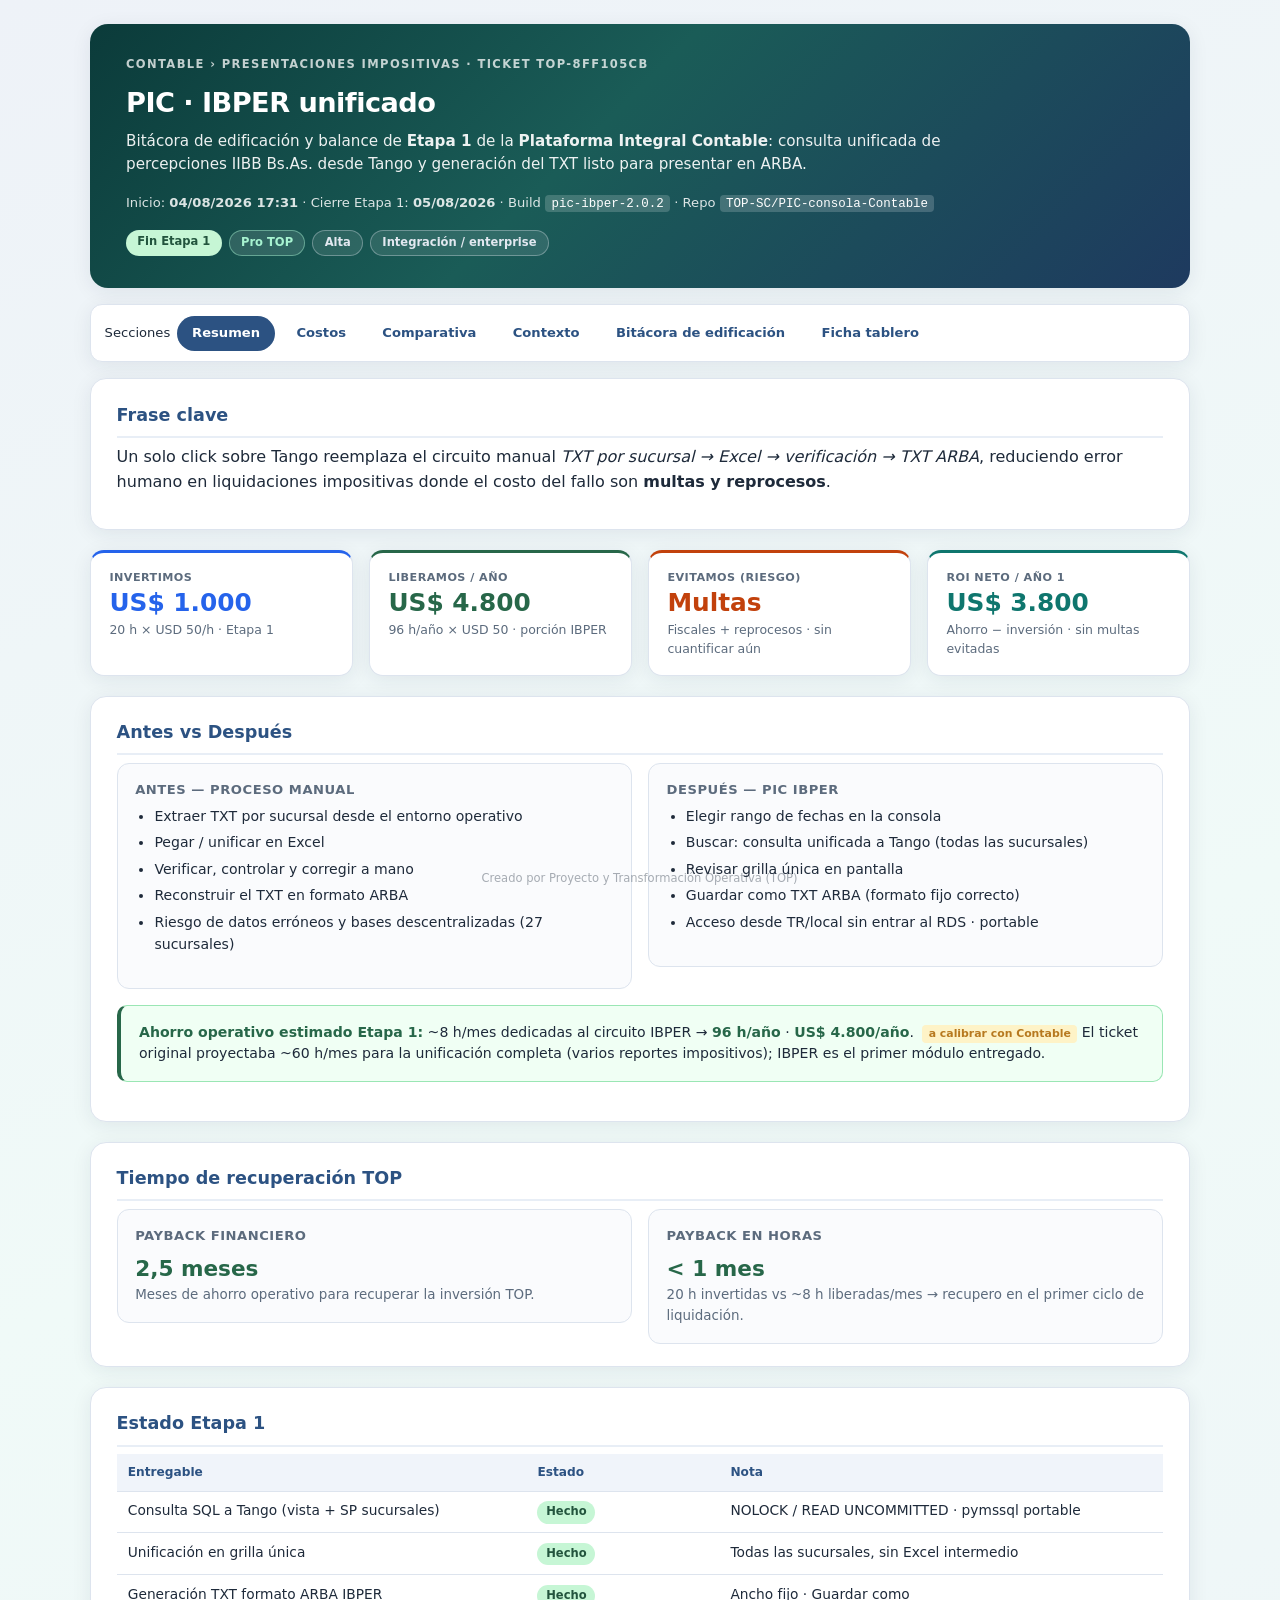
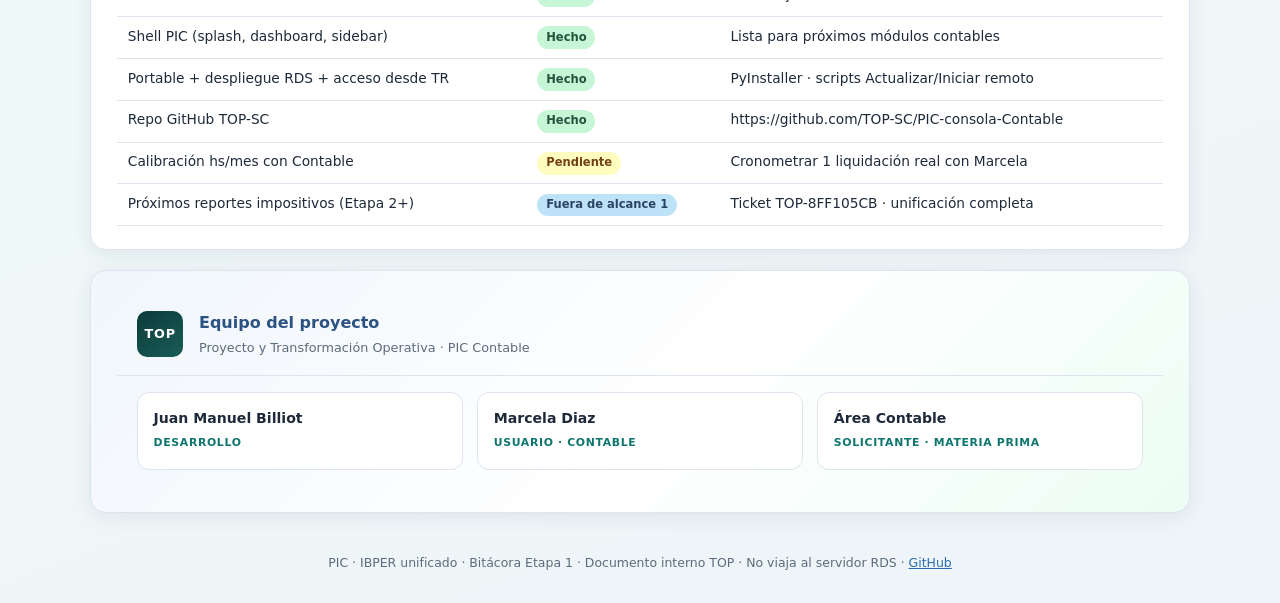
==== docs/BITACORA_PIC.html @ f8a16704 "Agregar bitacora y balance Etapa 1 de PIC IBPER. Documento local (no viaja al RDS) con resumen, cost" ====
<!DOCTYPE html>
<html lang="es">
<head>
  <meta charset="UTF-8" />
  <meta name="viewport" content="width=device-width, initial-scale=1" />
  <title>PIC · IBPER unificado — Bitácora y balance Etapa 1</title>
  <style>
    :root {
      --bg: #f4f6fa;
      --paper: #ffffff;
      --ink: #1e2a3a;
      --muted: #5c6b7d;
      --accent: #2c5282;
      --accent2: #2b6cb0;
      --ok: #276749;
      --ok-bg: #f0fff4;
      --warn: #b7791f;
      --gold: #b7791f;
      --gold-bg: #fffbeb;
      --border: #dde4ee;
      --shadow: 0 4px 20px rgba(30, 42, 58, 0.08);
      --radius: 16px;
      --teal: #0f766e;
      --teal-soft: #ecfdf5;
      --blue: #2563eb;
      --orange: #c2410c;
      --header-grad: linear-gradient(135deg, #0b3b3a 0%, #1a5c57 45%, #1e3a5f 100%);
    }
    * { box-sizing: border-box; margin: 0; padding: 0; }
    body {
      font-family: "Segoe UI", system-ui, sans-serif;
      background: linear-gradient(160deg, #eef2f8 0%, #f0faf8 50%, #eef4f8 100%);
      color: var(--ink);
      line-height: 1.55;
      padding: 1.5rem;
      min-height: 100vh;
    }
    .wrap { max-width: 1100px; margin: 0 auto; }
    header {
      background: var(--header-grad);
      color: #fff;
      border-radius: 18px;
      padding: 2rem 2.25rem;
      margin-bottom: 1rem;
      box-shadow: var(--shadow);
    }
    header .eyebrow {
      font-size: .72rem; font-weight: 700; letter-spacing: .12em;
      text-transform: uppercase; color: rgba(255,255,255,.75); margin-bottom: .5rem;
    }
    header h1 { font-size: 1.7rem; font-weight: 700; letter-spacing: -.02em; margin-bottom: .35rem; }
    header p { color: rgba(255,255,255,.92); font-size: .95rem; max-width: 820px; }
    header .meta { margin-top: 1rem; font-size: .82rem; color: rgba(255,255,255,.85); }
    header code {
      background: rgba(255,255,255,.18); color: #fff; padding: .1rem .4rem;
      border-radius: 4px; font-size: .78rem;
    }
    .tags { display: flex; flex-wrap: wrap; gap: .45rem; margin-top: 1rem; }
    .tag {
      display: inline-block; padding: .2rem .7rem; border-radius: 999px;
      font-size: .72rem; font-weight: 700;
    }
    .tag.done { background: #c6f6d5; color: #22543d; }
    .tag.pro { background: rgba(255,255,255,.12); color: #a7f3d0; border: 1px solid rgba(167,243,208,.45); }
    .tag.prio { background: rgba(255,255,255,.1); color: #e2e8f0; border: 1px solid rgba(226,232,240,.35); }

    .pack-nav, .tabs {
      display: flex; flex-wrap: wrap; gap: .45rem; align-items: center;
      margin-bottom: 1rem; padding: .65rem .85rem;
      background: var(--paper); border: 1px solid var(--border);
      border-radius: 12px; box-shadow: var(--shadow); font-size: .82rem;
    }
    .pack-nav span { color: var(--muted); font-size: .72rem; font-weight: 700; text-transform: uppercase; letter-spacing: .04em; padding: .35rem .5rem; }
    .tab-btn {
      font: inherit; font-weight: 600; padding: .4rem .85rem; cursor: pointer;
      border: 1px solid transparent; border-radius: 999px; background: transparent; color: var(--accent);
    }
    .tab-btn:hover { background: #ebf4ff; border-color: #bee3f8; }
    .tab-btn.active { background: var(--accent); color: #fff; }

    .panel { display: none; }
    .panel.active { display: block; }

    .kpi-row {
      display: grid; grid-template-columns: repeat(auto-fit, minmax(170px, 1fr));
      gap: 1rem; margin-bottom: 1.25rem;
    }
    .kpi {
      background: var(--paper); border: 1px solid var(--border); border-radius: 14px;
      padding: 1rem 1.15rem; box-shadow: var(--shadow);
    }
    .kpi .label { font-size: .7rem; color: var(--muted); text-transform: uppercase; letter-spacing: .04em; font-weight: 700; }
    .kpi .value { font-size: 1.55rem; font-weight: 700; margin: .15rem 0; line-height: 1.15; }
    .kpi .sub { font-size: .78rem; color: var(--muted); }
    .kpi.inv { border-top: 3px solid var(--blue); }
    .kpi.inv .value { color: var(--blue); }
    .kpi.ok { border-top: 3px solid var(--ok); }
    .kpi.ok .value { color: var(--ok); }
    .kpi.warn { border-top: 3px solid var(--orange); }
    .kpi.warn .value { color: var(--orange); }
    .kpi.teal { border-top: 3px solid var(--teal); }
    .kpi.teal .value { color: var(--teal); }

    section, .card-block {
      background: var(--paper); border: 1px solid var(--border); border-radius: var(--radius);
      padding: 1.4rem 1.6rem; margin-bottom: 1.25rem; box-shadow: var(--shadow);
    }
    h2 {
      font-size: 1.1rem; color: var(--accent); margin-bottom: .45rem;
      padding-bottom: .45rem; border-bottom: 2px solid #e8eef6;
    }
    h3 { font-size: .95rem; margin: 1.1rem 0 .45rem; color: var(--ink); }
    p, li { font-size: .88rem; }
    p { margin-bottom: .75rem; }
    ul, ol { margin: 0 0 1rem 1.2rem; }
    li { margin-bottom: .3rem; }
    .muted { color: var(--muted); font-size: .84rem; }
    .lead { color: var(--muted); font-size: .92rem; }

    table { width: 100%; border-collapse: collapse; font-size: .86rem; }
    th, td { padding: .55rem .7rem; text-align: left; border-bottom: 1px solid var(--border); vertical-align: top; }
    th { background: #f0f4fa; color: var(--accent); font-size: .76rem; font-weight: 700; }
    td.num, th.num { text-align: right; font-variant-numeric: tabular-nums; }
    tr.highlight td { background: var(--ok-bg); font-weight: 600; }
    tr:hover td { background: #fafbfd; }

    .callout {
      border-radius: 10px; padding: 1rem 1.15rem; margin: 1rem 0; font-size: .88rem;
      background: #ebf8ff; border: 1px solid #b8d4f0; border-left: 4px solid var(--accent2);
    }
    .callout.ok { background: var(--ok-bg); border-color: #9ae6b4; border-left-color: var(--ok); }
    .callout.gold { background: var(--gold-bg); border-color: #f0d080; border-left-color: var(--gold); }
    .callout.warn { background: #fff7ed; border-color: #fdba74; border-left-color: var(--orange); }
    .callout strong { color: var(--accent); }
    .callout.ok strong { color: var(--ok); }

    .badge {
      display: inline-block; padding: .15rem .55rem; border-radius: 999px;
      font-size: .72rem; font-weight: 700;
    }
    .badge-ok { background: #c6f6d5; color: #22543d; }
    .badge-info { background: #bee3f8; color: #2a4365; }
    .badge-warn { background: #fefcbf; color: #744210; }
    .badge-pend { background: #edf2f7; color: var(--muted); }

    .grid-2 {
      display: grid; grid-template-columns: repeat(auto-fit, minmax(280px, 1fr));
      gap: 1rem; align-items: start;
    }
    .mini {
      border: 1px solid var(--border); border-radius: 12px; padding: 1rem 1.1rem; background: #fafbfd;
    }
    .mini h4 { font-size: .82rem; color: var(--muted); text-transform: uppercase; letter-spacing: .04em; margin-bottom: .35rem; }
    .mini .big { font-size: 1.35rem; font-weight: 700; color: var(--accent); }
    .mini .big.ok { color: var(--ok); }
    .mini .big.blue { color: var(--blue); }
    .mini .big.orange { color: var(--orange); }

    .bar-row { margin: .65rem 0; }
    .bar-label { display: flex; justify-content: space-between; font-size: .8rem; margin-bottom: .25rem; }
    .bar-track { height: 12px; background: #e8eef6; border-radius: 999px; overflow: hidden; }
    .bar-fill { height: 100%; border-radius: 999px; }
    .bar-fill.top { background: #14b8a6; }
    .bar-fill.free { background: #6366f1; }
    .bar-fill.ag { background: #7c3aed; }
    .bar-fill.mkt { background: #f59e0b; width: 100%; }

    .kv { display: grid; grid-template-columns: 180px 1fr; gap: .35rem .85rem; font-size: .88rem; }
    .kv dt { color: var(--muted); font-weight: 600; }
    .kv dd { margin: 0; }

    .timeline { list-style: none; margin: 0; padding: 0; }
    .timeline li {
      position: relative; padding: 0 0 1.1rem 1.5rem;
      border-left: 2px solid #c5d5e8;
    }
    .timeline li:last-child { border-left-color: transparent; padding-bottom: 0; }
    .timeline li::before {
      content: ""; position: absolute; left: -6px; top: .35rem;
      width: 10px; height: 10px; border-radius: 50%;
      background: var(--teal); border: 2px solid #fff; box-shadow: 0 0 0 2px #99f6e4;
    }
    .timeline .when { font-size: .72rem; font-weight: 700; color: var(--teal); text-transform: uppercase; letter-spacing: .04em; }
    .timeline .what { font-weight: 600; font-size: .9rem; margin: .1rem 0; }
    .timeline .how { font-size: .84rem; color: var(--muted); }

    .ficha {
      background: linear-gradient(135deg, #0f172a 0%, #1e293b 100%);
      color: #e2e8f0; border-radius: 16px; padding: 1.35rem 1.5rem; margin-bottom: 1.25rem;
    }
    .ficha h2 { color: #67e8f9; border-bottom-color: rgba(103,232,249,.25); }
    .ficha table th { background: rgba(255,255,255,.06); color: #67e8f9; border-bottom-color: rgba(255,255,255,.1); }
    .ficha table td { border-bottom-color: rgba(255,255,255,.08); color: #e2e8f0; }
    .ficha .note { color: #94a3b8; font-size: .8rem; margin-top: .75rem; }

    .team-block {
      margin: 1rem 0; border-radius: var(--radius); overflow: hidden;
      border: 1px solid var(--border);
      background: linear-gradient(135deg, #f0f6fc 0%, #fff 55%, #ecfdf5 100%);
      box-shadow: var(--shadow);
    }
    .team-block-head {
      display: flex; align-items: center; gap: 1rem; padding: 1.1rem 1.3rem;
      border-bottom: 1px solid var(--border);
    }
    .team-badge {
      display: inline-flex; align-items: center; justify-content: center;
      min-width: 2.85rem; height: 2.85rem; border-radius: 10px;
      background: linear-gradient(145deg, #0b3b3a, #1a5c57); color: #fff;
      font-size: .8rem; font-weight: 800; letter-spacing: .06em;
    }
    .team-block-head h2 { margin: 0; border: none; padding: 0; font-size: 1rem; }
    .team-block-head p { margin: .15rem 0 0; font-size: .8rem; color: var(--muted); }
    .team-grid {
      display: grid; grid-template-columns: repeat(auto-fit, minmax(220px, 1fr));
      gap: .85rem; padding: 1rem 1.25rem 1.25rem;
    }
    .team-member {
      display: flex; align-items: center; gap: .85rem; padding: .9rem 1rem;
      background: #fff; border: 1px solid var(--border); border-radius: 12px;
    }
    .team-member strong { display: block; font-size: .88rem; }
    .team-role { font-size: .68rem; font-weight: 700; letter-spacing: .06em; text-transform: uppercase; color: var(--teal); }

    footer {
      text-align: center; font-size: .78rem; color: var(--muted);
      padding: 1.5rem 0 .5rem; margin-top: 1rem;
    }
    .doc-watermark {
      position: fixed; bottom: .75rem; left: 50%; transform: translateX(-50%);
      font-size: .72rem; color: rgba(30,42,58,.38); pointer-events: none;
      white-space: nowrap; z-index: 50;
    }
    .adjust {
      display: inline-block; font-size: .68rem; font-weight: 700; color: var(--warn);
      background: #fef3c7; padding: .05rem .4rem; border-radius: 4px; margin-left: .25rem;
    }
    @media (max-width: 720px) {
      body { padding: .75rem; }
      .kv { grid-template-columns: 1fr; }
      header h1 { font-size: 1.35rem; }
    }
    @media print {
      body { background: #fff; padding: 0; }
      .tabs { display: none; }
      .panel { display: block !important; page-break-inside: avoid; }
      .doc-watermark { position: static; transform: none; margin: 1rem 0; }
    }
  </style>
</head>
<body>
  <div class="wrap">
    <header>
      <div class="eyebrow">Contable › Presentaciones impositivas · Ticket TOP-8FF105CB</div>
      <h1>PIC · IBPER unificado</h1>
      <p>
        Bitácora de edificación y balance de <strong>Etapa 1</strong> de la
        <strong>Plataforma Integral Contable</strong>: consulta unificada de percepciones
        IIBB Bs.As. desde Tango y generación del TXT listo para presentar en ARBA.
      </p>
      <div class="meta">
        Inicio: <strong>04/08/2026 17:31</strong> ·
        Cierre Etapa 1: <strong>05/08/2026</strong> ·
        Build <code>pic-ibper-2.0.2</code> ·
        Repo <code>TOP-SC/PIC-consola-Contable</code>
      </div>
      <div class="tags">
        <span class="tag done">Fin Etapa 1</span>
        <span class="tag pro">Pro TOP</span>
        <span class="tag prio">Alta</span>
        <span class="tag prio">Integración / enterprise</span>
      </div>
    </header>

    <nav class="tabs" aria-label="Secciones de la bitácora">
      <span>Secciones</span>
      <button class="tab-btn active" data-tab="resumen">Resumen</button>
      <button class="tab-btn" data-tab="costos">Costos</button>
      <button class="tab-btn" data-tab="comparativa">Comparativa</button>
      <button class="tab-btn" data-tab="contexto">Contexto</button>
      <button class="tab-btn" data-tab="bitacora">Bitácora de edificación</button>
      <button class="tab-btn" data-tab="ficha">Ficha tablero</button>
    </nav>

    <!-- ========== RESUMEN ========== -->
    <div class="panel active" id="tab-resumen">
      <section>
        <h2>Frase clave</h2>
        <p class="lead" style="font-size:1rem;color:var(--ink)">
          Un solo click sobre Tango reemplaza el circuito manual
          <em>TXT por sucursal → Excel → verificación → TXT ARBA</em>,
          reduciendo error humano en liquidaciones impositivas donde el costo del fallo
          son <strong>multas y reprocesos</strong>.
        </p>
      </section>

      <div class="kpi-row">
        <div class="kpi inv">
          <div class="label">Invertimos</div>
          <div class="value">US$ 1.000</div>
          <div class="sub">20 h × USD 50/h · Etapa 1</div>
        </div>
        <div class="kpi ok">
          <div class="label">Liberamos / año</div>
          <div class="value">US$ 4.800</div>
          <div class="sub">96 h/año × USD 50 · porción IBPER</div>
        </div>
        <div class="kpi warn">
          <div class="label">Evitamos (riesgo)</div>
          <div class="value">Multas</div>
          <div class="sub">Fiscales + reprocesos · sin cuantificar aún</div>
        </div>
        <div class="kpi teal">
          <div class="label">ROI neto / año 1</div>
          <div class="value">US$ 3.800</div>
          <div class="sub">Ahorro − inversión · sin multas evitadas</div>
        </div>
      </div>

      <section>
        <h2>Antes vs Después</h2>
        <div class="grid-2">
          <div class="mini">
            <h4>Antes — proceso manual</h4>
            <ul>
              <li>Extraer TXT por sucursal desde el entorno operativo</li>
              <li>Pegar / unificar en Excel</li>
              <li>Verificar, controlar y corregir a mano</li>
              <li>Reconstruir el TXT en formato ARBA</li>
              <li>Riesgo de datos erróneos y bases descentralizadas (27 sucursales)</li>
            </ul>
          </div>
          <div class="mini">
            <h4>Después — PIC IBPER</h4>
            <ul>
              <li>Elegir rango de fechas en la consola</li>
              <li>Buscar: consulta unificada a Tango (todas las sucursales)</li>
              <li>Revisar grilla única en pantalla</li>
              <li>Guardar como TXT ARBA (formato fijo correcto)</li>
              <li>Acceso desde TR/local sin entrar al RDS · portable</li>
            </ul>
          </div>
        </div>
        <div class="callout ok">
          <strong>Ahorro operativo estimado Etapa 1:</strong>
          ~8 h/mes dedicadas al circuito IBPER
          → <strong>96 h/año</strong> · <strong>US$ 4.800/año</strong>.
          <span class="adjust">a calibrar con Contable</span>
          El ticket original proyectaba ~60 h/mes para la unificación completa
          (varios reportes impositivos); IBPER es el primer módulo entregado.
        </div>
      </section>

      <section>
        <h2>Tiempo de recuperación TOP</h2>
        <div class="grid-2">
          <div class="mini">
            <h4>Payback financiero</h4>
            <div class="big ok">2,5 meses</div>
            <p class="muted" style="margin:0">Meses de ahorro operativo para recuperar la inversión TOP.</p>
          </div>
          <div class="mini">
            <h4>Payback en horas</h4>
            <div class="big ok">&lt; 1 mes</div>
            <p class="muted" style="margin:0">20 h invertidas vs ~8 h liberadas/mes → recupero en el primer ciclo de liquidación.</p>
          </div>
        </div>
      </section>

      <section>
        <h2>Estado Etapa 1</h2>
        <table>
          <thead>
            <tr><th>Entregable</th><th>Estado</th><th>Nota</th></tr>
          </thead>
          <tbody>
            <tr>
              <td>Consulta SQL a Tango (vista + SP sucursales)</td>
              <td><span class="badge badge-ok">Hecho</span></td>
              <td>NOLOCK / READ UNCOMMITTED · pymssql portable</td>
            </tr>
            <tr>
              <td>Unificación en grilla única</td>
              <td><span class="badge badge-ok">Hecho</span></td>
              <td>Todas las sucursales, sin Excel intermedio</td>
            </tr>
            <tr>
              <td>Generación TXT formato ARBA IBPER</td>
              <td><span class="badge badge-ok">Hecho</span></td>
              <td>Ancho fijo · Guardar como</td>
            </tr>
            <tr>
              <td>Shell PIC (splash, dashboard, sidebar)</td>
              <td><span class="badge badge-ok">Hecho</span></td>
              <td>Lista para próximos módulos contables</td>
            </tr>
            <tr>
              <td>Portable + despliegue RDS + acceso desde TR</td>
              <td><span class="badge badge-ok">Hecho</span></td>
              <td>PyInstaller · scripts Actualizar/Iniciar remoto</td>
            </tr>
            <tr>
              <td>Repo GitHub TOP-SC</td>
              <td><span class="badge badge-ok">Hecho</span></td>
              <td>https://github.com/TOP-SC/PIC-consola-Contable</td>
            </tr>
            <tr>
              <td>Calibración hs/mes con Contable</td>
              <td><span class="badge badge-warn">Pendiente</span></td>
              <td>Cronometrar 1 liquidación real con Marcela</td>
            </tr>
            <tr>
              <td>Próximos reportes impositivos (Etapa 2+)</td>
              <td><span class="badge badge-info">Fuera de alcance 1</span></td>
              <td>Ticket TOP-8FF105CB · unificación completa</td>
            </tr>
          </tbody>
        </table>
      </section>
    </div>

    <!-- ========== COSTOS ========== -->
    <div class="panel" id="tab-costos">
      <section>
        <h2>Inversión TOP — Etapa 1</h2>
        <div class="kpi-row">
          <div class="kpi inv">
            <div class="label">Total USD</div>
            <div class="value">US$ 1.000</div>
            <div class="sub">Etapa 1 IBPER</div>
          </div>
          <div class="kpi teal">
            <div class="label">Horas invertidas</div>
            <div class="value">20 h</div>
            <div class="sub">04–05/08/2026</div>
          </div>
          <div class="kpi ok">
            <div class="label">Tarifa inversión</div>
            <div class="value">USD 50/h</div>
            <div class="sub">Estándar TOP</div>
          </div>
        </div>
      </section>

      <section>
        <h2>Fases de inversión</h2>
        <table>
          <thead>
            <tr><th>Fase</th><th>Qué incluye</th><th class="num">Horas</th><th class="num">USD</th></tr>
          </thead>
          <tbody>
            <tr>
              <td><strong>Discovery</strong></td>
              <td>
                Relevamiento del pedido Contable, formato TXT ARBA IBPER (layout fijo),
                esquema de consulta a Tango (vista de impuestos + SP de sucursales),
                criterios de unificación y riesgos fiscales del ticket.
                <br><span class="muted">Discovery relativo: materia prima de primera mano del área solicitante.</span>
              </td>
              <td class="num">4</td>
              <td class="num">200</td>
            </tr>
            <tr>
              <td><strong>Desarrollo</strong></td>
              <td>
                Backend FastAPI, motor IBPER, SQL multi-sucursal, frontend PIC,
                portable PyInstaller, scripts RDS/TR, marca TOP, anti-caché, repo.
              </td>
              <td class="num">16</td>
              <td class="num">800</td>
            </tr>
            <tr class="highlight">
              <td><strong>Total Etapa 1</strong></td>
              <td>Desde primer archivo (04/08 17:31) hasta cierre productivo (05/08)</td>
              <td class="num"><strong>20</strong></td>
              <td class="num"><strong>1.000</strong></td>
            </tr>
          </tbody>
        </table>
        <p class="muted">
          Criterio de horas: ventana calendario 04/08 → 05/08 sobre el primer artefacto del proyecto
          (<code>requirements.txt</code> / <code>config.py</code>, convertida a horas de foco efectivo
          (no wall-clock continuo). Solo Etapa 1 — IBPER unificado.
        </p>
      </section>

      <section>
        <h2>Discovery y conocimiento</h2>
        <div class="grid-2">
          <div class="mini">
            <h4>Discovery TOP</h4>
            <div class="big blue">4 h</div>
            <p class="muted" style="margin:0">US$ 200 · relevamiento liviano</p>
          </div>
          <div class="mini">
            <h4>Conocimiento total</h4>
            <div class="big">20 h</div>
            <p class="muted" style="margin:0">Discovery + desarrollo retenido en código y equipo</p>
          </div>
        </div>
        <div class="callout">
          <strong>Conocimiento retenido:</strong>
          layout fijo IBPER ARBA · reglas de signo/NC · consulta multi-sucursal Tango con lecturas no bloqueantes ·
          empaquetado portable sin ODBC obligatorio · patrón de acceso remoto RDS sin tareas programadas ·
          shell PIC reutilizable para próximos módulos contables.
        </div>
      </section>

      <section>
        <h2>Referencia del ticket (análisis IA original)</h2>
        <p class="muted">
          El análisis de valor del ticket estimó <strong>120 h</strong> y <strong>USD 3.600</strong>
          (a USD 30/h) para la unificación completa de reportes impositivos, con ahorro de
          ~60 h/mes. Esta Etapa 1 entrega el primer corte (IBPER) a una fracción de ese esfuerzo,
          validando el camino técnico antes de escalar.
        </p>
        <table>
          <thead>
            <tr><th>Concepto</th><th>Ticket (visión completa)</th><th>Entregado Etapa 1</th></tr>
          </thead>
          <tbody>
            <tr><td>Horas desarrollo</td><td>120 h</td><td>20 h</td></tr>
            <tr><td>Inversión</td><td>USD 3.600 (a USD 30/h)</td><td>USD 1.000 (a USD 50/h TOP)</td></tr>
            <tr><td>Ahorro proyectado</td><td>~60 h/mes (todos los reportes)</td><td>~8 h/mes (solo IBPER) <span class="adjust">estim.</span></td></tr>
            <tr><td>Payback estimado</td><td>&lt; 2,5 meses</td><td>2,5 meses</td></tr>
          </tbody>
        </table>
      </section>
    </div>

    <!-- ========== COMPARATIVA ========== -->
    <div class="panel" id="tab-comparativa">
      <section>
        <h2>Costos por alternativa</h2>
        <p class="intro muted">Mismo alcance funcional de Etapa 1 (consulta Tango + TXT ARBA IBPER + consola usable en red).</p>
        <table>
          <thead>
            <tr><th>Alternativa</th><th class="num">Costo</th><th>Base de cálculo</th></tr>
          </thead>
          <tbody>
            <tr class="highlight">
              <td><strong>Inversión TOP</strong></td>
              <td class="num"><strong>US$ 1.000</strong></td>
              <td>20 h × USD 50</td>
            </tr>
            <tr>
              <td>Freelancer senior AR</td>
              <td class="num">US$ 3.000</td>
              <td>40 h × USD 75 (redescubre dominio + pruebas)</td>
            </tr>
            <tr>
              <td>Empresa / agencia dev</td>
              <td class="num">US$ 6.500</td>
              <td>Desarrollo 40 h + discovery 20 h + impl. + fee</td>
            </tr>
            <tr>
              <td>App / stack de mercado (3 años)</td>
              <td class="num">US$ 12.400</td>
              <td>RPA/ETL + BI + adaptación fiscal local (visión ticket)</td>
            </tr>
          </tbody>
        </table>

        <div style="margin-top:1.25rem">
          <div class="bar-row">
            <div class="bar-label"><span>TOP</span><span>US$ 1.000</span></div>
            <div class="bar-track"><div class="bar-fill top" style="width:8%"></div></div>
          </div>
          <div class="bar-row">
            <div class="bar-label"><span>Freelancer</span><span>US$ 3.000</span></div>
            <div class="bar-track"><div class="bar-fill free" style="width:24%"></div></div>
          </div>
          <div class="bar-row">
            <div class="bar-label"><span>Empresa</span><span>US$ 6.500</span></div>
            <div class="bar-track"><div class="bar-fill ag" style="width:52%"></div></div>
          </div>
          <div class="bar-row">
            <div class="bar-label"><span>Stack mercado (3 años)</span><span>US$ 12.400</span></div>
            <div class="bar-track"><div class="bar-fill mkt"></div></div>
          </div>
        </div>
      </section>

      <section>
        <h2>Tiempo de recuperación por alternativa</h2>
        <table>
          <thead>
            <tr><th>Alternativa</th><th class="num">Payback (sobre ahorro IBPER)</th></tr>
          </thead>
          <tbody>
            <tr class="highlight"><td>TOP (USD)</td><td class="num"><strong>2,5 meses</strong></td></tr>
            <tr><td>TOP (horas)</td><td class="num">&lt; 1 mes</td></tr>
            <tr><td>Freelancer</td><td class="num">7,5 meses</td></tr>
            <tr><td>Empresa</td><td class="num">16,3 meses</td></tr>
            <tr><td>Stack mercado (3 años)</td><td class="num">31 meses</td></tr>
          </tbody>
        </table>
        <p class="muted">Ahorro base usado: US$ 4.800/año (96 h × USD 50). Sin incluir valor de multas evitadas.</p>
      </section>

      <section>
        <h2>Desglose externo</h2>
        <div class="grid-2">
          <div class="mini">
            <h4>Freelancer — US$ 3.000</h4>
            <ul>
              <li>Desarrollo: US$ 2.250</li>
              <li>Discovery: US$ 750</li>
            </ul>
          </div>
          <div class="mini">
            <h4>Empresa — US$ 6.500</h4>
            <ul>
              <li>Desarrollo: US$ 2.500</li>
              <li>Discovery: US$ 1.500</li>
              <li>Implementación: US$ 1.000</li>
              <li>Fee / consultoría: US$ 1.200</li>
              <li>Mantenimiento año 1: US$ 300</li>
            </ul>
          </div>
        </div>
        <div class="mini" style="margin-top:1rem">
          <h4>Alternativa comercial (visión ticket) — US$ 12.400 / 3 años</h4>
          <p class="muted">Pipeline RPA/ETL + warehouse + Power BI, tal como sugería el análisis de valor original.</p>
          <ul>
            <li>Licencias / plataforma: US$ 5.400</li>
            <li>Implementación: US$ 3.600</li>
            <li>Mantenimiento 3 años: US$ 1.800</li>
            <li>Brecha adaptación fiscal local (ARBA IBPER): US$ 1.600</li>
          </ul>
        </div>
      </section>

      <section>
        <h2>Ahorro vs alternativas</h2>
        <div class="kpi-row">
          <div class="kpi ok">
            <div class="label">vs Freelancer</div>
            <div class="value">+US$ 2.000</div>
            <div class="sub">Misma Etapa 1</div>
          </div>
          <div class="kpi ok">
            <div class="label">vs Empresa</div>
            <div class="value">+US$ 5.500</div>
            <div class="sub">Misma Etapa 1</div>
          </div>
          <div class="kpi warn">
            <div class="label">vs Stack mercado</div>
            <div class="value">+US$ 11.400</div>
            <div class="sub">Horizonte 3 años</div>
          </div>
        </div>
      </section>
    </div>

    <!-- ========== CONTEXTO ========== -->
    <div class="panel" id="tab-contexto">
      <section>
        <h2>Ficha del caso</h2>
        <dl class="kv">
          <dt>Caso</dt><dd>PIC · IBPER unificado</dd>
          <dt>Usuario / solicitante</dt><dd>Marcela Diaz · Contable</dd>
          <dt>Área / origen</dt><dd>Contable · SommierCenter</dd>
          <dt>Ticket</dt><dd>TOP-8FF105CB · Aprobado con condiciones</dd>
          <dt>Prioridad</dt><dd>Alta · impacto fiscal (multas / reprocesos)</dd>
          <dt>Herramienta</dt><dd>Python FastAPI + HTML/CSS/JS + pymssql + SQL Server (Tango) + PyInstaller portable</dd>
          <dt>En Argentina</dt><dd>
            Presentaciones IIBB Bs.As. (ARBA). Flujo típico del mercado local: exportes TXT del ERP,
            consolidación Excel, armado manual del layout fijo. Alternativas: macros, RPA genérico,
            BI sin motor fiscal ARBA específico.
          </dd>
          <dt>Inicio</dt><dd>04/08/2026</dd>
          <dt>Finalización Etapa 1</dt><dd>05/08/2026</dd>
          <dt>Horas invertidas</dt><dd>20 h</dd>
          <dt>URL operativa</dt><dd>http://10.100.3.26:8787 (RDS) · acceso desde TR/local</dd>
          <dt>Repo</dt><dd>https://github.com/TOP-SC/PIC-consola-Contable</dd>
        </dl>
      </section>

      <section>
        <h2>Discovery (pedido real)</h2>
        <p><strong>Problema declarado:</strong> falta de unificación de las bases del sistema operativo.</p>
        <p><strong>Objetivo:</strong> obtención de reportes mensuales y unificación para presentaciones impositivas.</p>
        <p><strong>Proceso actual:</strong> depende de recopilar datos en TXT → pasar a Excel → verificar y controlar → corregir TXT.</p>
        <p><strong>Dolor:</strong> datos erróneos y bases descentralizadas · liquidaciones quincenales y mensuales · riesgo de multas y reprocesos.</p>
        <div class="callout gold">
          <strong>Test 3 preguntas (ticket):</strong>
          libera &gt;5 h/semana = <strong>SI</strong> ·
          datos 100% limpios/estructurados = <strong>NO</strong> (de ahí la necesidad del motor) ·
          impacto económico directo = <strong>SI</strong> (multas fiscales).
          Decisión: <strong>APROBADO CON CONDICIONES</strong>.
        </div>
      </section>

      <section>
        <h2>Observaciones técnicas</h2>
        <ul>
          <li>Consola web PIC con splash, dashboard y sidebar modular (lista para más módulos contables).</li>
          <li>Backend FastAPI: <code>/api/search</code>, <code>/api/generate-download</code>, <code>/api/status</code>, <code>/api/health</code>.</li>
          <li>Lecturas SQL con <code>NOLOCK</code> + <code>READ UNCOMMITTED</code> para no trabar Tango.</li>
          <li>Backend SQL portable vía <code>pymssql</code> (sin depender de ODBC en el RDS).</li>
          <li>TXT IBPER de ancho fijo con “Guardar como” (el usuario elige destino).</li>
          <li>Ejecutable portable + scripts <code>ActualizarRDS</code> / <code>IniciarDesdeTR</code> (WMI) sin tareas programadas ni cambios de configuración del RDS.</li>
          <li>Anti-caché HTTP + versionado de assets (<code>?v=2.0.2</code>).</li>
          <li>Marca de agua TOP en splash y pie de app.</li>
        </ul>
      </section>

      <section>
        <h2>Alcance Etapa 1 vs visión completa</h2>
        <table>
          <thead>
            <tr><th>Alcance</th><th>Estado</th></tr>
          </thead>
          <tbody>
            <tr><td>IBPER unificado (percepciones IIBB Bs.As. → TXT ARBA)</td><td><span class="badge badge-ok">Etapa 1 entregada</span></td></tr>
            <tr><td>Shell PIC multi-módulo</td><td><span class="badge badge-ok">Base lista</span></td></tr>
            <tr><td>Otros reportes impositivos / unificación total de bases</td><td><span class="badge badge-info">Etapa 2+</span></td></tr>
            <tr><td>Dashboard BI / alertas de integridad</td><td><span class="badge badge-info">Etapa 2+</span></td></tr>
            <tr><td>Cronometraje formal hs/mes con Contable</td><td><span class="badge badge-warn">Calibración</span></td></tr>
          </tbody>
        </table>
      </section>
    </div>

    <!-- ========== BITÁCORA ========== -->
    <div class="panel" id="tab-bitacora">
      <section>
        <h2>Bitácora de edificación — Etapa 1</h2>
        <p class="lead">
          Relato de construcción <strong>desde cero</strong>, a partir del pedido Contable y del formato
          exigido por ARBA. Sin depender de un producto previo: relevamiento, diseño, desarrollo,
          empaquetado y puesta en red.
        </p>

        <ul class="timeline">
          <li>
            <div class="when">04/08/2026 · Discovery</div>
            <div class="what">Pedido Contable y definición del problema</div>
            <div class="how">
              Ticket TOP-8FF105CB (Marcela Diaz): unificar bases descentralizadas para presentaciones
              impositivas. Se acota Etapa 1 a <strong>IBPER / percepciones IIBB Bs.As.</strong>,
              el circuito más crítico y repetible (TXT → Excel → TXT).
            </div>
          </li>
          <li>
            <div class="when">04/08/2026 · Discovery técnico</div>
            <div class="what">Formato TXT ARBA y fuente Tango</div>
            <div class="how">
              Se releva el layout de ancho fijo IBPER (CUIT, fechas, importes, alícuotas, signos de NC).
              Se identifica la consulta a la vista de impuestos y el SP de sucursales multinivel
              como fuente oficial en SQL Server / Tango. Primeros archivos del repo a las <strong>17:31</strong>.
            </div>
          </li>
          <li>
            <div class="when">04/08/2026 · Core backend</div>
            <div class="what">FastAPI + motor IBPER + SQL</div>
            <div class="how">
              Configuración, schemas, servicio SQL multi-sucursal, generación de bytes TXT,
              endpoints de búsqueda y descarga. Stack Python 3.12 + FastAPI + Pydantic.
            </div>
          </li>
          <li>
            <div class="when">04/08 → 05/08 · Frontend v1</div>
            <div class="what">Consola web operativa</div>
            <div class="how">
              Pantalla de consulta por fechas, grilla unificada, estado de conexión, generación TXT.
              Validación de conectividad real a SQL Server desde el entorno con acceso a Tango.
            </div>
          </li>
          <li>
            <div class="when">05/08/2026 · Portable</div>
            <div class="what">PyInstaller + pymssql</div>
            <div class="how">
              Ejecutable autónomo para RDS (sin instalar Python ni ODBC). Lecturas con NOLOCK.
              Decisión de arquitectura: app web local/portable, no RemoteApp ni cambios de config del servidor.
            </div>
          </li>
          <li>
            <div class="when">05/08/2026 · Acceso remoto</div>
            <div class="what">RDS + iniciador desde TR</div>
            <div class="how">
              Escucha en <code>0.0.0.0:8787</code>, scripts WMI para iniciar/actualizar sin tareas programadas
              (los RDS se reinician solos). Los usuarios abren la app por HTTP desde TR/local.
            </div>
          </li>
          <li>
            <div class="when">05/08/2026 · Shell PIC</div>
            <div class="what">Identidad de plataforma</div>
            <div class="how">
              Renombre a <strong>PIC — Plataforma Integral Contable</strong>. Splash con fade,
              dashboard, sidebar modular, indicador de carga, “Guardar como”, tabla sin scroll horizontal,
              estado Conectado/Desconectado, marca de agua TOP.
            </div>
          </li>
          <li>
            <div class="when">05/08/2026 · Cierre Etapa 1</div>
            <div class="what">Repo + versión 2.0.2 en producción</div>
            <div class="how">
              Publicación en GitHub <code>TOP-SC/PIC-consola-Contable</code>, anti-caché de assets,
              scripts de actualización remota validados. App viva en
              <code>http://10.100.3.26:8787</code>.
            </div>
          </li>
        </ul>
      </section>

      <section>
        <h2>Decisiones de diseño</h2>
        <table>
          <thead>
            <tr><th>Decisión</th><th>Por qué</th></tr>
          </thead>
          <tbody>
            <tr>
              <td>Web local portable (no WinForms / no RemoteApp)</td>
              <td>Acceso desde TR/local sin RDP al RDS · sin pedir permisos a otros sectores</td>
            </tr>
            <tr>
              <td>pymssql + fallback pyodbc</td>
              <td>El RDS no puede depender de drivers ODBC preinstalados</td>
            </tr>
            <tr>
              <td>NOLOCK / READ UNCOMMITTED</td>
              <td>Consultas de reporte sin bloquear operación de Tango</td>
            </tr>
            <tr>
              <td>Eliminar Excel del camino crítico</td>
              <td>El Excel era el eslabón de error; la grilla + TXT directo es el camino correcto</td>
            </tr>
            <tr>
              <td>Shell PIC multi-módulo desde el día 1</td>
              <td>El ticket pide unificación amplia; IBPER es el primer módulo, no el último</td>
            </tr>
            <tr>
              <td>Sin tareas programadas en RDS</td>
              <td>Restricción operativa: los RDS se reinician y no se pueden agendar tareas</td>
            </tr>
          </tbody>
        </table>
      </section>

      <section>
        <h2>Inventario de artefactos entregados</h2>
        <table>
          <thead>
            <tr><th>Artefacto</th><th>Ubicación</th></tr>
          </thead>
          <tbody>
            <tr><td>Backend FastAPI</td><td><code>app/backend/</code></td></tr>
            <tr><td>Frontend PIC</td><td><code>app/frontend/</code></td></tr>
            <tr><td>Entrada portable</td><td><code>app/run_server.py</code> + <code>ARBA_IBPER.spec</code></td></tr>
            <tr><td>Actualización RDS</td><td><code>ActualizarRDS.ps1</code> / <code>.bat</code></td></tr>
            <tr><td>Inicio remoto desde TR</td><td><code>IniciarDesdeTR.ps1</code> / <code>.bat</code></td></tr>
            <tr><td>Config ejemplo</td><td><code>.env.example</code></td></tr>
            <tr><td>Repositorio</td><td>github.com/TOP-SC/PIC-consola-Contable</td></tr>
            <tr><td>Esta bitácora (local)</td><td><code>docs/BITACORA_PIC.html</code></td></tr>
          </tbody>
        </table>
      </section>
    </div>

    <!-- ========== FICHA TABLERO ========== -->
    <div class="panel" id="tab-ficha">
      <div class="ficha">
        <h2>Ficha lista para el tablero de casos</h2>
        <p style="color:#94a3b8;font-size:.85rem;margin-bottom:1rem">
          Valores para cargar en el detalle del caso (Resumen / Costos / Comparativa / Contexto).
          Los campos de ahorro están marcados para calibrar con Contable en la primera liquidación real.
        </p>
        <table>
          <thead>
            <tr><th>Campo tablero</th><th>Valor Etapa 1</th></tr>
          </thead>
          <tbody>
            <tr><td>CASO</td><td>PIC · IBPER unificado</td></tr>
            <tr><td>USUARIO</td><td>Marcela Diaz</td></tr>
            <tr><td>ESTADO</td><td>Fin Etapa 1</td></tr>
            <tr><td>HS INV.</td><td>20</td></tr>
            <tr><td>INVERSIÓN</td><td>US$ 1.000</td></tr>
            <tr><td>HS AHORRO/AÑO</td><td>96 <span class="adjust">estim.</span></td></tr>
            <tr><td>AHORRO USD/AÑO</td><td>US$ 4.800 <span class="adjust">estim.</span></td></tr>
            <tr><td>PAYBACK</td><td>2,5 meses</td></tr>
            <tr><td>ROI</td><td>US$ 3.800</td></tr>
            <tr><td>Tarifa</td><td>USD 50/h</td></tr>
            <tr><td>Discovery</td><td>4 h · US$ 200</td></tr>
            <tr><td>Desarrollo</td><td>16 h · US$ 800</td></tr>
            <tr><td>Tags</td><td>Pro TOP · Alta · Integración / enterprise</td></tr>
            <tr><td>Inicio / Fin</td><td>04/08/2026 → 05/08/2026</td></tr>
            <tr><td>Herramienta</td><td>FastAPI + JS + pymssql + SQL Server + PyInstaller</td></tr>
          </tbody>
        </table>
        <p class="note">
          No incluye valor monetario de multas fiscales evitadas (impacto declarado en el ticket, aún sin cuantificar).
          Cuando Contable cronometre una liquidación IBPER real, actualizar HS AHORRO/AÑO y recalcular payback/ROI.
        </p>
      </div>

      <section>
        <h2>Supuestos abiertos (para el cierre formal)</h2>
        <ol>
          <li>Confirmar con Marcela cuántas horas/hombre lleva hoy <em>solo</em> el circuito IBPER por mes.</li>
          <li>Definir si el valor hora liberada se mantiene en USD 50 (tarifa TOP) o USD 30 (análisis del ticket).</li>
          <li>Registrar, si aparece, el costo histórico de multas/reprocesos atribuibles a este flujo.</li>
          <li>Acordar alcance Etapa 2 (siguientes reportes del ticket de unificación).</li>
        </ol>
      </section>
    </div>

    <section class="team-block" aria-label="Equipo TOP">
      <div class="team-block-head">
        <span class="team-badge">TOP</span>
        <div>
          <h2>Equipo del proyecto</h2>
          <p>Proyecto y Transformación Operativa · PIC Contable</p>
        </div>
      </div>
      <div class="team-grid">
        <div class="team-member">
          <div>
            <strong>Juan Manuel Billiot</strong>
            <span class="team-role">Desarrollo</span>
          </div>
        </div>
        <div class="team-member">
          <div>
            <strong>Marcela Diaz</strong>
            <span class="team-role">Usuario · Contable</span>
          </div>
        </div>
        <div class="team-member">
          <div>
            <strong>Área Contable</strong>
            <span class="team-role">Solicitante · materia prima</span>
          </div>
        </div>
      </div>
    </section>

    <footer>
      PIC · IBPER unificado · Bitácora Etapa 1 · Documento interno TOP · No viaja al servidor RDS ·
      <a href="https://github.com/TOP-SC/PIC-consola-Contable" style="color:var(--accent2)">GitHub</a>
    </footer>
  </div>

  <div class="doc-watermark" aria-hidden="true">
    Creado por Proyecto y Transformación Operativa (TOP)
  </div>

  <script>
    const buttons = document.querySelectorAll(".tab-btn");
    const panels = document.querySelectorAll(".panel");
    buttons.forEach((btn) => {
      btn.addEventListener("click", () => {
        buttons.forEach((b) => b.classList.remove("active"));
        panels.forEach((p) => p.classList.remove("active"));
        btn.classList.add("active");
        document.getElementById("tab-" + btn.dataset.tab).classList.add("active");
      });
    });
  </script>
</body>
</html>
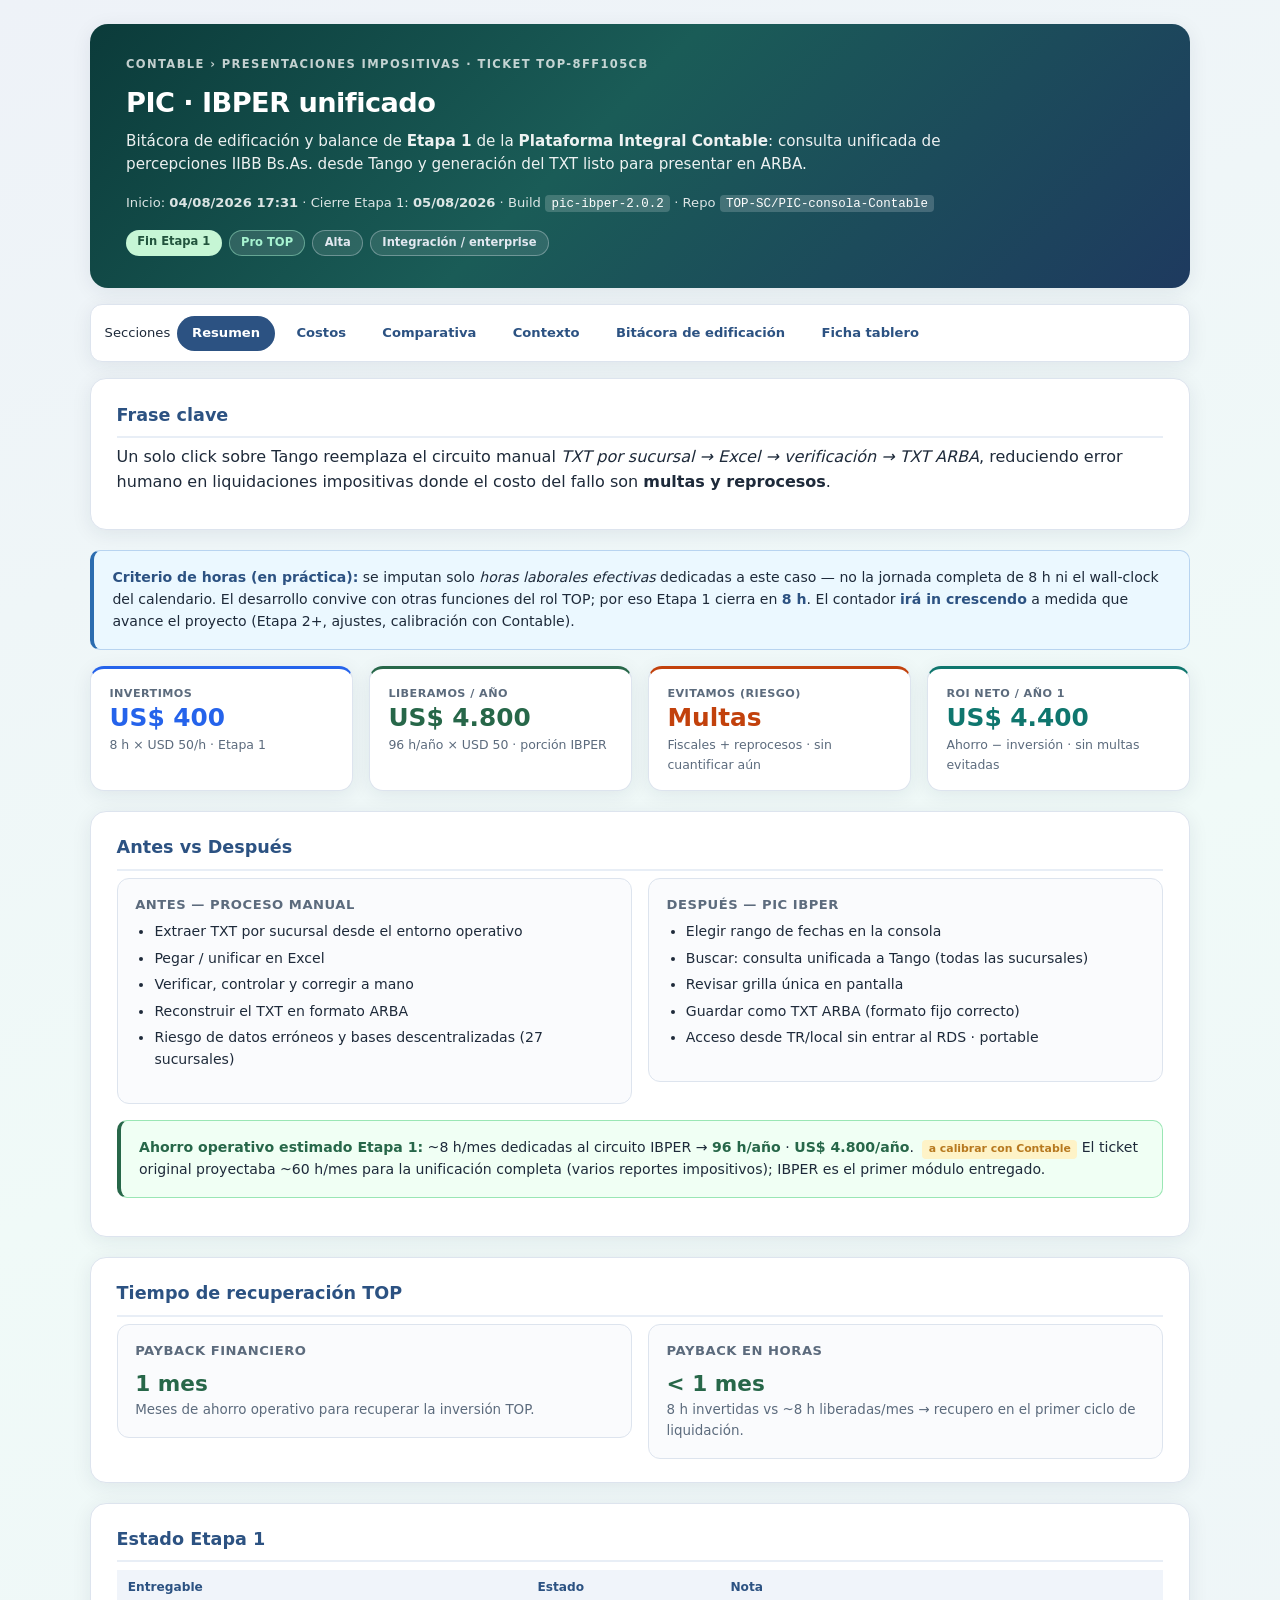
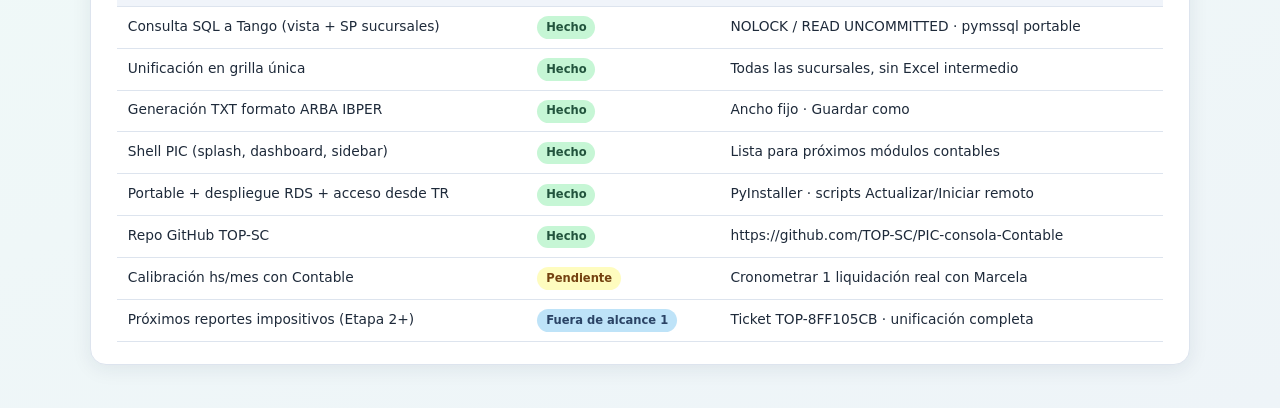
==== commit ddb64d00: "Ajustar horas Etapa 1 a 8 h laborales efectivas. No se imputa jornada completa: el desarrollo conviv" ====
--- a/docs/BITACORA_PIC.html
+++ b/docs/BITACORA_PIC.html
@@ -294,11 +294,20 @@
         </p>
       </section>
 
+      <div class="callout">
+        <strong>Criterio de horas (en práctica):</strong>
+        se imputan solo <em>horas laborales efectivas</em> dedicadas a este caso —
+        no la jornada completa de 8 h ni el wall-clock del calendario.
+        El desarrollo convive con otras funciones del rol TOP; por eso Etapa 1 cierra en
+        <strong>8 h</strong>. El contador <strong>irá in crescendo</strong> a medida que avance
+        el proyecto (Etapa 2+, ajustes, calibración con Contable).
+      </div>
+
       <div class="kpi-row">
         <div class="kpi inv">
           <div class="label">Invertimos</div>
-          <div class="value">US$ 1.000</div>
-          <div class="sub">20 h × USD 50/h · Etapa 1</div>
+          <div class="value">US$ 400</div>
+          <div class="sub">8 h × USD 50/h · Etapa 1</div>
         </div>
         <div class="kpi ok">
           <div class="label">Liberamos / año</div>
@@ -312,7 +321,7 @@
         </div>
         <div class="kpi teal">
           <div class="label">ROI neto / año 1</div>
-          <div class="value">US$ 3.800</div>
+          <div class="value">US$ 4.400</div>
           <div class="sub">Ahorro − inversión · sin multas evitadas</div>
         </div>
       </div>
@@ -356,13 +365,13 @@
         <div class="grid-2">
           <div class="mini">
             <h4>Payback financiero</h4>
-            <div class="big ok">2,5 meses</div>
+            <div class="big ok">1 mes</div>
             <p class="muted" style="margin:0">Meses de ahorro operativo para recuperar la inversión TOP.</p>
           </div>
           <div class="mini">
             <h4>Payback en horas</h4>
             <div class="big ok">&lt; 1 mes</div>
-            <p class="muted" style="margin:0">20 h invertidas vs ~8 h liberadas/mes → recupero en el primer ciclo de liquidación.</p>
+            <p class="muted" style="margin:0">8 h invertidas vs ~8 h liberadas/mes → recupero en el primer ciclo de liquidación.</p>
           </div>
         </div>
       </section>
@@ -426,13 +435,13 @@
         <div class="kpi-row">
           <div class="kpi inv">
             <div class="label">Total USD</div>
-            <div class="value">US$ 1.000</div>
+            <div class="value">US$ 400</div>
             <div class="sub">Etapa 1 IBPER</div>
           </div>
           <div class="kpi teal">
             <div class="label">Horas invertidas</div>
-            <div class="value">20 h</div>
-            <div class="sub">04–05/08/2026</div>
+            <div class="value">8 h</div>
+            <div class="sub">04–05/08/2026 · laborales efectivas</div>
           </div>
           <div class="kpi ok">
             <div class="label">Tarifa inversión</div>
@@ -457,8 +466,8 @@
                 criterios de unificación y riesgos fiscales del ticket.
                 <br><span class="muted">Discovery relativo: materia prima de primera mano del área solicitante.</span>
               </td>
-              <td class="num">4</td>
-              <td class="num">200</td>
+              <td class="num">2</td>
+              <td class="num">100</td>
             </tr>
             <tr>
               <td><strong>Desarrollo</strong></td>
@@ -466,498 +475,21 @@
                 Backend FastAPI, motor IBPER, SQL multi-sucursal, frontend PIC,
                 portable PyInstaller, scripts RDS/TR, marca TOP, anti-caché, repo.
               </td>
-              <td class="num">16</td>
-              <td class="num">800</td>
+              <td class="num">6</td>
+              <td class="num">300</td>
             </tr>
             <tr class="highlight">
               <td><strong>Total Etapa 1</strong></td>
-              <td>Desde primer archivo (04/08 17:31) hasta cierre productivo (05/08)</td>
-              <td class="num"><strong>20</strong></td>
-              <td class="num"><strong>1.000</strong></td>
+              <td>Horas laborales efectivas dedicadas (no jornada completa ni wall-clock)</td>
+              <td class="num"><strong>8</strong></td>
+              <td class="num"><strong>400</strong></td>
             </tr>
           </tbody>
         </table>
-        <p class="muted">
-          Criterio de horas: ventana calendario 04/08 → 05/08 sobre el primer artefacto del proyecto
-          (<code>requirements.txt</code> / <code>config.py</code>, convertida a horas de foco efectivo
-          (no wall-clock continuo). Solo Etapa 1 — IBPER unificado.
-        </p>
-      </section>
-
-      <section>
-        <h2>Discovery y conocimiento</h2>
-        <div class="grid-2">
-          <div class="mini">
-            <h4>Discovery TOP</h4>
-            <div class="big blue">4 h</div>
-            <p class="muted" style="margin:0">US$ 200 · relevamiento liviano</p>
-          </div>
-          <div class="mini">
-            <h4>Conocimiento total</h4>
-            <div class="big">20 h</div>
-            <p class="muted" style="margin:0">Discovery + desarrollo retenido en código y equipo</p>
-          </div>
-        </div>
-        <div class="callout">
-          <strong>Conocimiento retenido:</strong>
-          layout fijo IBPER ARBA · reglas de signo/NC · consulta multi-sucursal Tango con lecturas no bloqueantes ·
-          empaquetado portable sin ODBC obligatorio · patrón de acceso remoto RDS sin tareas programadas ·
-          shell PIC reutilizable para próximos módulos contables.
-        </div>
-      </section>
-
-      <section>
-        <h2>Referencia del ticket (análisis IA original)</h2>
-        <p class="muted">
-          El análisis de valor del ticket estimó <strong>120 h</strong> y <strong>USD 3.600</strong>
-          (a USD 30/h) para la unificación completa de reportes impositivos, con ahorro de
-          ~60 h/mes. Esta Etapa 1 entrega el primer corte (IBPER) a una fracción de ese esfuerzo,
-          validando el camino técnico antes de escalar.
-        </p>
-        <table>
-          <thead>
-            <tr><th>Concepto</th><th>Ticket (visión completa)</th><th>Entregado Etapa 1</th></tr>
-          </thead>
-          <tbody>
-            <tr><td>Horas desarrollo</td><td>120 h</td><td>20 h</td></tr>
-            <tr><td>Inversión</td><td>USD 3.600 (a USD 30/h)</td><td>USD 1.000 (a USD 50/h TOP)</td></tr>
-            <tr><td>Ahorro proyectado</td><td>~60 h/mes (todos los reportes)</td><td>~8 h/mes (solo IBPER) <span class="adjust">estim.</span></td></tr>
-            <tr><td>Payback estimado</td><td>&lt; 2,5 meses</td><td>2,5 meses</td></tr>
-          </tbody>
-        </table>
-      </section>
-    </div>
-
-    <!-- ========== COMPARATIVA ========== -->
-    <div class="panel" id="tab-comparativa">
-      <section>
-        <h2>Costos por alternativa</h2>
-        <p class="intro muted">Mismo alcance funcional de Etapa 1 (consulta Tango + TXT ARBA IBPER + consola usable en red).</p>
-        <table>
-          <thead>
-            <tr><th>Alternativa</th><th class="num">Costo</th><th>Base de cálculo</th></tr>
-          </thead>
-          <tbody>
-            <tr class="highlight">
-              <td><strong>Inversión TOP</strong></td>
-              <td class="num"><strong>US$ 1.000</strong></td>
-              <td>20 h × USD 50</td>
-            </tr>
-            <tr>
-              <td>Freelancer senior AR</td>
-              <td class="num">US$ 3.000</td>
-              <td>40 h × USD 75 (redescubre dominio + pruebas)</td>
-            </tr>
-            <tr>
-              <td>Empresa / agencia dev</td>
-              <td class="num">US$ 6.500</td>
-              <td>Desarrollo 40 h + discovery 20 h + impl. + fee</td>
-            </tr>
-            <tr>
-              <td>App / stack de mercado (3 años)</td>
-              <td class="num">US$ 12.400</td>
-              <td>RPA/ETL + BI + adaptación fiscal local (visión ticket)</td>
-            </tr>
-          </tbody>
-        </table>
-
-        <div style="margin-top:1.25rem">
-          <div class="bar-row">
-            <div class="bar-label"><span>TOP</span><span>US$ 1.000</span></div>
-            <div class="bar-track"><div class="bar-fill top" style="width:8%"></div></div>
-          </div>
-          <div class="bar-row">
-            <div class="bar-label"><span>Freelancer</span><span>US$ 3.000</span></div>
-            <div class="bar-track"><div class="bar-fill free" style="width:24%"></div></div>
-          </div>
-          <div class="bar-row">
-            <div class="bar-label"><span>Empresa</span><span>US$ 6.500</span></div>
-            <div class="bar-track"><div class="bar-fill ag" style="width:52%"></div></div>
-          </div>
-          <div class="bar-row">
-            <div class="bar-label"><span>Stack mercado (3 años)</span><span>US$ 12.400</span></div>
-            <div class="bar-track"><div class="bar-fill mkt"></div></div>
-          </div>
-        </div>
-      </section>
-
-      <section>
-        <h2>Tiempo de recuperación por alternativa</h2>
-        <table>
-          <thead>
-            <tr><th>Alternativa</th><th class="num">Payback (sobre ahorro IBPER)</th></tr>
-          </thead>
-          <tbody>
-            <tr class="highlight"><td>TOP (USD)</td><td class="num"><strong>2,5 meses</strong></td></tr>
-            <tr><td>TOP (horas)</td><td class="num">&lt; 1 mes</td></tr>
-            <tr><td>Freelancer</td><td class="num">7,5 meses</td></tr>
-            <tr><td>Empresa</td><td class="num">16,3 meses</td></tr>
-            <tr><td>Stack mercado (3 años)</td><td class="num">31 meses</td></tr>
-          </tbody>
-        </table>
-        <p class="muted">Ahorro base usado: US$ 4.800/año (96 h × USD 50). Sin incluir valor de multas evitadas.</p>
-      </section>
-
-      <section>
-        <h2>Desglose externo</h2>
-        <div class="grid-2">
-          <div class="mini">
-            <h4>Freelancer — US$ 3.000</h4>
-            <ul>
-              <li>Desarrollo: US$ 2.250</li>
-              <li>Discovery: US$ 750</li>
-            </ul>
-          </div>
-          <div class="mini">
-            <h4>Empresa — US$ 6.500</h4>
-            <ul>
-              <li>Desarrollo: US$ 2.500</li>
-              <li>Discovery: US$ 1.500</li>
-              <li>Implementación: US$ 1.000</li>
-              <li>Fee / consultoría: US$ 1.200</li>
-              <li>Mantenimiento año 1: US$ 300</li>
-            </ul>
-          </div>
-        </div>
-        <div class="mini" style="margin-top:1rem">
-          <h4>Alternativa comercial (visión ticket) — US$ 12.400 / 3 años</h4>
-          <p class="muted">Pipeline RPA/ETL + warehouse + Power BI, tal como sugería el análisis de valor original.</p>
-          <ul>
-            <li>Licencias / plataforma: US$ 5.400</li>
-            <li>Implementación: US$ 3.600</li>
-            <li>Mantenimiento 3 años: US$ 1.800</li>
-            <li>Brecha adaptación fiscal local (ARBA IBPER): US$ 1.600</li>
-          </ul>
-        </div>
-      </section>
-
-      <section>
-        <h2>Ahorro vs alternativas</h2>
-        <div class="kpi-row">
-          <div class="kpi ok">
-            <div class="label">vs Freelancer</div>
-            <div class="value">+US$ 2.000</div>
-            <div class="sub">Misma Etapa 1</div>
-          </div>
-          <div class="kpi ok">
-            <div class="label">vs Empresa</div>
-            <div class="value">+US$ 5.500</div>
-            <div class="sub">Misma Etapa 1</div>
-          </div>
-          <div class="kpi warn">
-            <div class="label">vs Stack mercado</div>
-            <div class="value">+US$ 11.400</div>
-            <div class="sub">Horizonte 3 años</div>
-          </div>
-        </div>
-      </section>
-    </div>
-
-    <!-- ========== CONTEXTO ========== -->
-    <div class="panel" id="tab-contexto">
-      <section>
-        <h2>Ficha del caso</h2>
-        <dl class="kv">
-          <dt>Caso</dt><dd>PIC · IBPER unificado</dd>
-          <dt>Usuario / solicitante</dt><dd>Marcela Diaz · Contable</dd>
-          <dt>Área / origen</dt><dd>Contable · SommierCenter</dd>
-          <dt>Ticket</dt><dd>TOP-8FF105CB · Aprobado con condiciones</dd>
-          <dt>Prioridad</dt><dd>Alta · impacto fiscal (multas / reprocesos)</dd>
-          <dt>Herramienta</dt><dd>Python FastAPI + HTML/CSS/JS + pymssql + SQL Server (Tango) + PyInstaller portable</dd>
-          <dt>En Argentina</dt><dd>
-            Presentaciones IIBB Bs.As. (ARBA). Flujo típico del mercado local: exportes TXT del ERP,
-            consolidación Excel, armado manual del layout fijo. Alternativas: macros, RPA genérico,
-            BI sin motor fiscal ARBA específico.
-          </dd>
-          <dt>Inicio</dt><dd>04/08/2026</dd>
-          <dt>Finalización Etapa 1</dt><dd>05/08/2026</dd>
-          <dt>Horas invertidas</dt><dd>20 h</dd>
-          <dt>URL operativa</dt><dd>http://10.100.3.26:8787 (RDS) · acceso desde TR/local</dd>
-          <dt>Repo</dt><dd>https://github.com/TOP-SC/PIC-consola-Contable</dd>
-        </dl>
-      </section>
-
-      <section>
-        <h2>Discovery (pedido real)</h2>
-        <p><strong>Problema declarado:</strong> falta de unificación de las bases del sistema operativo.</p>
-        <p><strong>Objetivo:</strong> obtención de reportes mensuales y unificación para presentaciones impositivas.</p>
-        <p><strong>Proceso actual:</strong> depende de recopilar datos en TXT → pasar a Excel → verificar y controlar → corregir TXT.</p>
-        <p><strong>Dolor:</strong> datos erróneos y bases descentralizadas · liquidaciones quincenales y mensuales · riesgo de multas y reprocesos.</p>
         <div class="callout gold">
-          <strong>Test 3 preguntas (ticket):</strong>
-          libera &gt;5 h/semana = <strong>SI</strong> ·
-          datos 100% limpios/estructurados = <strong>NO</strong> (de ahí la necesidad del motor) ·
-          impacto económico directo = <strong>SI</strong> (multas fiscales).
-          Decisión: <strong>APROBADO CON CONDICIONES</strong>.
-        </div>
-      </section>
-
-      <section>
-        <h2>Observaciones técnicas</h2>
-        <ul>
-          <li>Consola web PIC con splash, dashboard y sidebar modular (lista para más módulos contables).</li>
-          <li>Backend FastAPI: <code>/api/search</code>, <code>/api/generate-download</code>, <code>/api/status</code>, <code>/api/health</code>.</li>
-          <li>Lecturas SQL con <code>NOLOCK</code> + <code>READ UNCOMMITTED</code> para no trabar Tango.</li>
-          <li>Backend SQL portable vía <code>pymssql</code> (sin depender de ODBC en el RDS).</li>
-          <li>TXT IBPER de ancho fijo con “Guardar como” (el usuario elige destino).</li>
-          <li>Ejecutable portable + scripts <code>ActualizarRDS</code> / <code>IniciarDesdeTR</code> (WMI) sin tareas programadas ni cambios de configuración del RDS.</li>
-          <li>Anti-caché HTTP + versionado de assets (<code>?v=2.0.2</code>).</li>
-          <li>Marca de agua TOP en splash y pie de app.</li>
-        </ul>
-      </section>
-
-      <section>
-        <h2>Alcance Etapa 1 vs visión completa</h2>
-        <table>
-          <thead>
-            <tr><th>Alcance</th><th>Estado</th></tr>
-          </thead>
-          <tbody>
-            <tr><td>IBPER unificado (percepciones IIBB Bs.As. → TXT ARBA)</td><td><span class="badge badge-ok">Etapa 1 entregada</span></td></tr>
-            <tr><td>Shell PIC multi-módulo</td><td><span class="badge badge-ok">Base lista</span></td></tr>
-            <tr><td>Otros reportes impositivos / unificación total de bases</td><td><span class="badge badge-info">Etapa 2+</span></td></tr>
-            <tr><td>Dashboard BI / alertas de integridad</td><td><span class="badge badge-info">Etapa 2+</span></td></tr>
-            <tr><td>Cronometraje formal hs/mes con Contable</td><td><span class="badge badge-warn">Calibración</span></td></tr>
-          </tbody>
-        </table>
-      </section>
-    </div>
-
-    <!-- ========== BITÁCORA ========== -->
-    <div class="panel" id="tab-bitacora">
-      <section>
-        <h2>Bitácora de edificación — Etapa 1</h2>
-        <p class="lead">
-          Relato de construcción <strong>desde cero</strong>, a partir del pedido Contable y del formato
-          exigido por ARBA. Sin depender de un producto previo: relevamiento, diseño, desarrollo,
-          empaquetado y puesta en red.
-        </p>
-
-        <ul class="timeline">
-          <li>
-            <div class="when">04/08/2026 · Discovery</div>
-            <div class="what">Pedido Contable y definición del problema</div>
-            <div class="how">
-              Ticket TOP-8FF105CB (Marcela Diaz): unificar bases descentralizadas para presentaciones
-              impositivas. Se acota Etapa 1 a <strong>IBPER / percepciones IIBB Bs.As.</strong>,
-              el circuito más crítico y repetible (TXT → Excel → TXT).
-            </div>
-          </li>
-          <li>
-            <div class="when">04/08/2026 · Discovery técnico</div>
-            <div class="what">Formato TXT ARBA y fuente Tango</div>
-            <div class="how">
-              Se releva el layout de ancho fijo IBPER (CUIT, fechas, importes, alícuotas, signos de NC).
-              Se identifica la consulta a la vista de impuestos y el SP de sucursales multinivel
-              como fuente oficial en SQL Server / Tango. Primeros archivos del repo a las <strong>17:31</strong>.
-            </div>
-          </li>
-          <li>
-            <div class="when">04/08/2026 · Core backend</div>
-            <div class="what">FastAPI + motor IBPER + SQL</div>
-            <div class="how">
-              Configuración, schemas, servicio SQL multi-sucursal, generación de bytes TXT,
-              endpoints de búsqueda y descarga. Stack Python 3.12 + FastAPI + Pydantic.
-            </div>
-          </li>
-          <li>
-            <div class="when">04/08 → 05/08 · Frontend v1</div>
-            <div class="what">Consola web operativa</div>
-            <div class="how">
-              Pantalla de consulta por fechas, grilla unificada, estado de conexión, generación TXT.
-              Validación de conectividad real a SQL Server desde el entorno con acceso a Tango.
-            </div>
-          </li>
-          <li>
-            <div class="when">05/08/2026 · Portable</div>
-            <div class="what">PyInstaller + pymssql</div>
-            <div class="how">
-              Ejecutable autónomo para RDS (sin instalar Python ni ODBC). Lecturas con NOLOCK.
-              Decisión de arquitectura: app web local/portable, no RemoteApp ni cambios de config del servidor.
-            </div>
-          </li>
-          <li>
-            <div class="when">05/08/2026 · Acceso remoto</div>
-            <div class="what">RDS + iniciador desde TR</div>
-            <div class="how">
-              Escucha en <code>0.0.0.0:8787</code>, scripts WMI para iniciar/actualizar sin tareas programadas
-              (los RDS se reinician solos). Los usuarios abren la app por HTTP desde TR/local.
-            </div>
-          </li>
-          <li>
-            <div class="when">05/08/2026 · Shell PIC</div>
-            <div class="what">Identidad de plataforma</div>
-            <div class="how">
-              Renombre a <strong>PIC — Plataforma Integral Contable</strong>. Splash con fade,
-              dashboard, sidebar modular, indicador de carga, “Guardar como”, tabla sin scroll horizontal,
-              estado Conectado/Desconectado, marca de agua TOP.
-            </div>
-          </li>
-          <li>
-            <div class="when">05/08/2026 · Cierre Etapa 1</div>
-            <div class="what">Repo + versión 2.0.2 en producción</div>
-            <div class="how">
-              Publicación en GitHub <code>TOP-SC/PIC-consola-Contable</code>, anti-caché de assets,
-              scripts de actualización remota validados. App viva en
-              <code>http://10.100.3.26:8787</code>.
-            </div>
-          </li>
-        </ul>
-      </section>
-
-      <section>
-        <h2>Decisiones de diseño</h2>
-        <table>
-          <thead>
-            <tr><th>Decisión</th><th>Por qué</th></tr>
-          </thead>
-          <tbody>
-            <tr>
-              <td>Web local portable (no WinForms / no RemoteApp)</td>
-              <td>Acceso desde TR/local sin RDP al RDS · sin pedir permisos a otros sectores</td>
-            </tr>
-            <tr>
-              <td>pymssql + fallback pyodbc</td>
-              <td>El RDS no puede depender de drivers ODBC preinstalados</td>
-            </tr>
-            <tr>
-              <td>NOLOCK / READ UNCOMMITTED</td>
-              <td>Consultas de reporte sin bloquear operación de Tango</td>
-            </tr>
-            <tr>
-              <td>Eliminar Excel del camino crítico</td>
-              <td>El Excel era el eslabón de error; la grilla + TXT directo es el camino correcto</td>
-            </tr>
-            <tr>
-              <td>Shell PIC multi-módulo desde el día 1</td>
-              <td>El ticket pide unificación amplia; IBPER es el primer módulo, no el último</td>
-            </tr>
-            <tr>
-              <td>Sin tareas programadas en RDS</td>
-              <td>Restricción operativa: los RDS se reinician y no se pueden agendar tareas</td>
-            </tr>
-          </tbody>
-        </table>
-      </section>
-
-      <section>
-        <h2>Inventario de artefactos entregados</h2>
-        <table>
-          <thead>
-            <tr><th>Artefacto</th><th>Ubicación</th></tr>
-          </thead>
-          <tbody>
-            <tr><td>Backend FastAPI</td><td><code>app/backend/</code></td></tr>
-            <tr><td>Frontend PIC</td><td><code>app/frontend/</code></td></tr>
-            <tr><td>Entrada portable</td><td><code>app/run_server.py</code> + <code>ARBA_IBPER.spec</code></td></tr>
-            <tr><td>Actualización RDS</td><td><code>ActualizarRDS.ps1</code> / <code>.bat</code></td></tr>
-            <tr><td>Inicio remoto desde TR</td><td><code>IniciarDesdeTR.ps1</code> / <code>.bat</code></td></tr>
-            <tr><td>Config ejemplo</td><td><code>.env.example</code></td></tr>
-            <tr><td>Repositorio</td><td>github.com/TOP-SC/PIC-consola-Contable</td></tr>
-            <tr><td>Esta bitácora (local)</td><td><code>docs/BITACORA_PIC.html</code></td></tr>
-          </tbody>
-        </table>
-      </section>
-    </div>
-
-    <!-- ========== FICHA TABLERO ========== -->
-    <div class="panel" id="tab-ficha">
-      <div class="ficha">
-        <h2>Ficha lista para el tablero de casos</h2>
-        <p style="color:#94a3b8;font-size:.85rem;margin-bottom:1rem">
-          Valores para cargar en el detalle del caso (Resumen / Costos / Comparativa / Contexto).
-          Los campos de ahorro están marcados para calibrar con Contable en la primera liquidación real.
-        </p>
-        <table>
-          <thead>
-            <tr><th>Campo tablero</th><th>Valor Etapa 1</th></tr>
-          </thead>
-          <tbody>
-            <tr><td>CASO</td><td>PIC · IBPER unificado</td></tr>
-            <tr><td>USUARIO</td><td>Marcela Diaz</td></tr>
-            <tr><td>ESTADO</td><td>Fin Etapa 1</td></tr>
-            <tr><td>HS INV.</td><td>20</td></tr>
-            <tr><td>INVERSIÓN</td><td>US$ 1.000</td></tr>
-            <tr><td>HS AHORRO/AÑO</td><td>96 <span class="adjust">estim.</span></td></tr>
-            <tr><td>AHORRO USD/AÑO</td><td>US$ 4.800 <span class="adjust">estim.</span></td></tr>
-            <tr><td>PAYBACK</td><td>2,5 meses</td></tr>
-            <tr><td>ROI</td><td>US$ 3.800</td></tr>
-            <tr><td>Tarifa</td><td>USD 50/h</td></tr>
-            <tr><td>Discovery</td><td>4 h · US$ 200</td></tr>
-            <tr><td>Desarrollo</td><td>16 h · US$ 800</td></tr>
-            <tr><td>Tags</td><td>Pro TOP · Alta · Integración / enterprise</td></tr>
-            <tr><td>Inicio / Fin</td><td>04/08/2026 → 05/08/2026</td></tr>
-            <tr><td>Herramienta</td><td>FastAPI + JS + pymssql + SQL Server + PyInstaller</td></tr>
-          </tbody>
-        </table>
-        <p class="note">
-          No incluye valor monetario de multas fiscales evitadas (impacto declarado en el ticket, aún sin cuantificar).
-          Cuando Contable cronometre una liquidación IBPER real, actualizar HS AHORRO/AÑO y recalcular payback/ROI.
-        </p>
-      </div>
-
-      <section>
-        <h2>Supuestos abiertos (para el cierre formal)</h2>
-        <ol>
-          <li>Confirmar con Marcela cuántas horas/hombre lleva hoy <em>solo</em> el circuito IBPER por mes.</li>
-          <li>Definir si el valor hora liberada se mantiene en USD 50 (tarifa TOP) o USD 30 (análisis del ticket).</li>
-          <li>Registrar, si aparece, el costo histórico de multas/reprocesos atribuibles a este flujo.</li>
-          <li>Acordar alcance Etapa 2 (siguientes reportes del ticket de unificación).</li>
-        </ol>
-      </section>
-    </div>
-
-    <section class="team-block" aria-label="Equipo TOP">
-      <div class="team-block-head">
-        <span class="team-badge">TOP</span>
-        <div>
-          <h2>Equipo del proyecto</h2>
-          <p>Proyecto y Transformación Operativa · PIC Contable</p>
-        </div>
-      </div>
-      <div class="team-grid">
-        <div class="team-member">
-          <div>
-            <strong>Juan Manuel Billiot</strong>
-            <span class="team-role">Desarrollo</span>
-          </div>
-        </div>
-        <div class="team-member">
-          <div>
-            <strong>Marcela Diaz</strong>
-            <span class="team-role">Usuario · Contable</span>
-          </div>
-        </div>
-        <div class="team-member">
-          <div>
-            <strong>Área Contable</strong>
-            <span class="team-role">Solicitante · materia prima</span>
-          </div>
-        </div>
-      </div>
-    </section>
-
-    <footer>
-      PIC · IBPER unificado · Bitácora Etapa 1 · Documento interno TOP · No viaja al servidor RDS ·
-      <a href="https://github.com/TOP-SC/PIC-consola-Contable" style="color:var(--accent2)">GitHub</a>
-    </footer>
-  </div>
-
-  <div class="doc-watermark" aria-hidden="true">
-    Creado por Proyecto y Transformación Operativa (TOP)
-  </div>
-
-  <script>
-    const buttons = document.querySelectorAll(".tab-btn");
-    const panels = document.querySelectorAll(".panel");
-    buttons.forEach((btn) => {
-      btn.addEventListener("click", () => {
-        buttons.forEach((b) => b.classList.remove("active"));
-        panels.forEach((p) => p.classList.remove("active"));
-        btn.classList.add("active");
-        document.getElementById("tab-" + btn.dataset.tab).classList.add("active");
-      });
-    });
-  </script>
-</body>
-</html>
+          <strong>Cómo se cuenta de acá en más:</strong>
+          jornada laboral = hasta 8 h, pero <em>no</em> se imputan 8 h/día a este caso.
+          Solo el tiempo real de foco en PIC/IBPER (el rol TOP tiene otras funciones en paralelo).
+          El total <strong>crece in crescendo</strong> con cada avance (calibración, Etapa 2, soporte).
+          Ventana de referencia Etapa 1: primer archivo <code>04/08/2026 17:31</code> → cierre productivo <code>05/08/2026</code>.
+        </div>
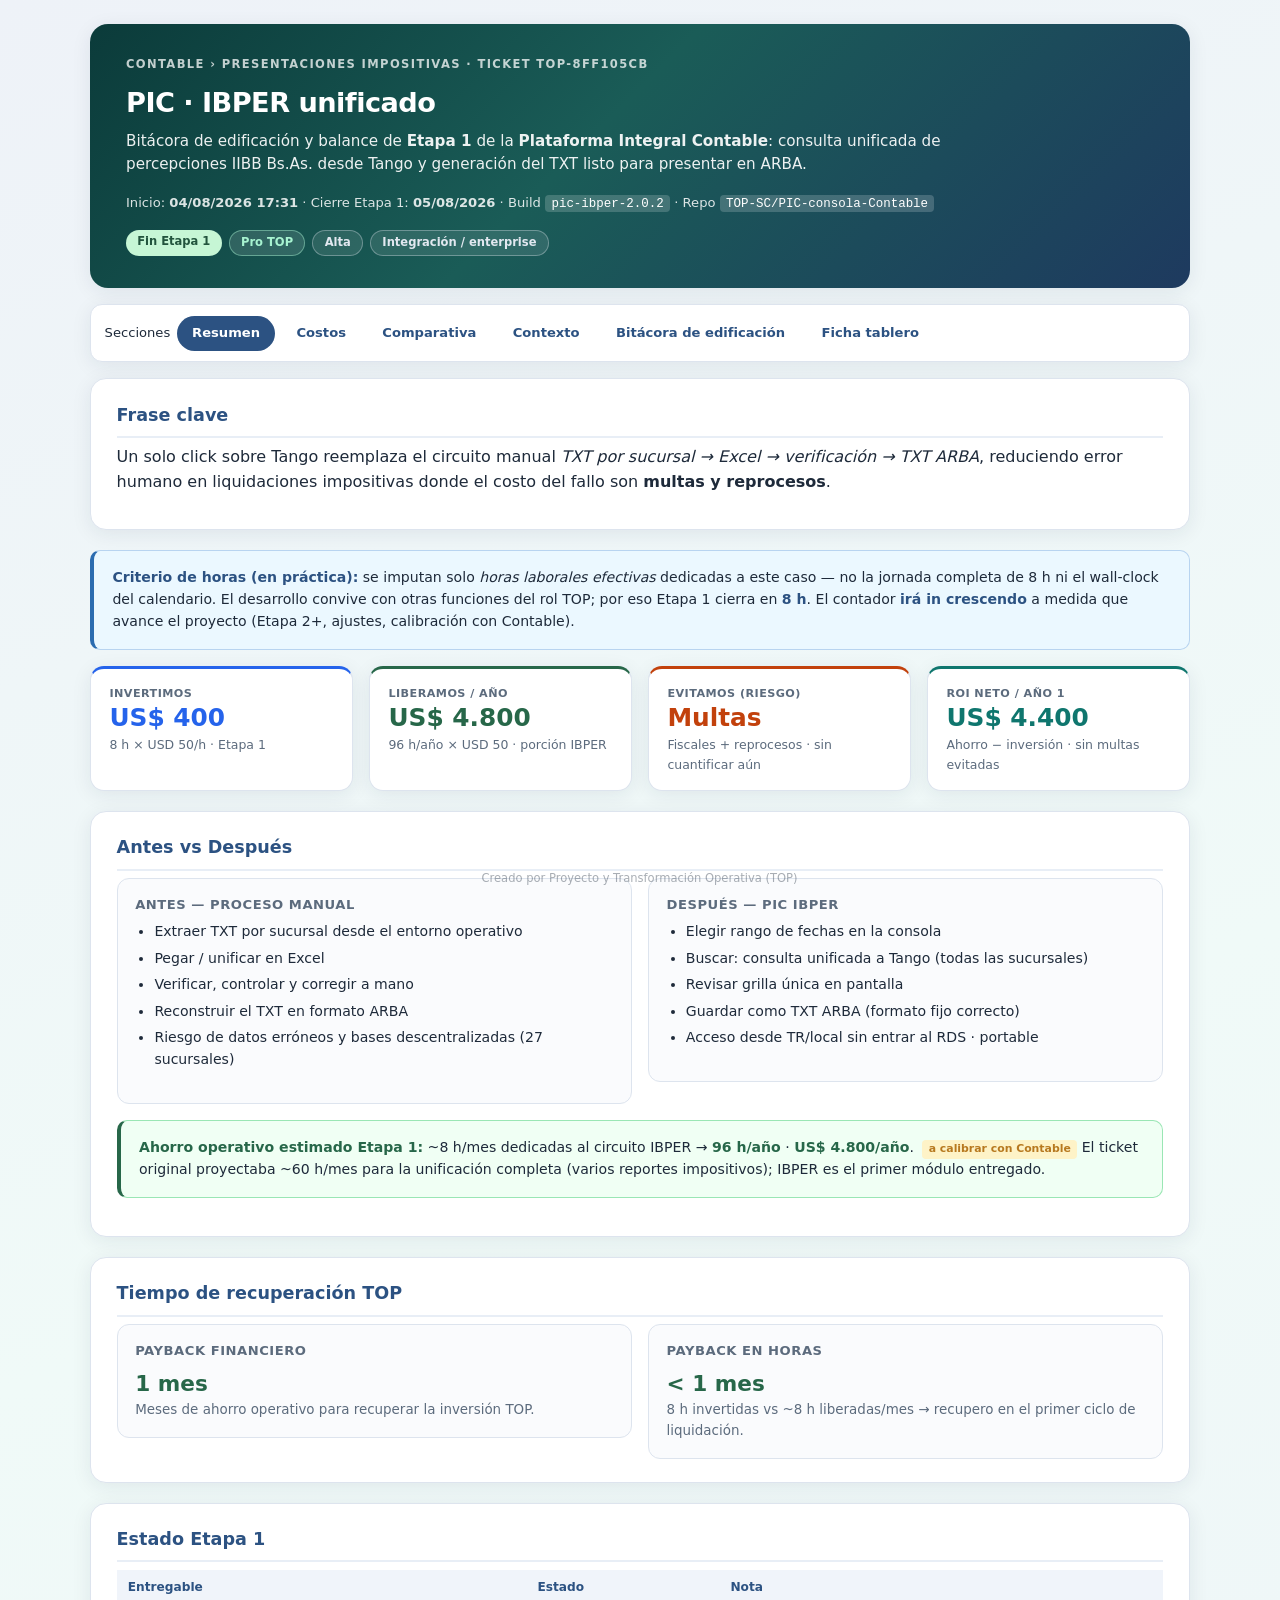
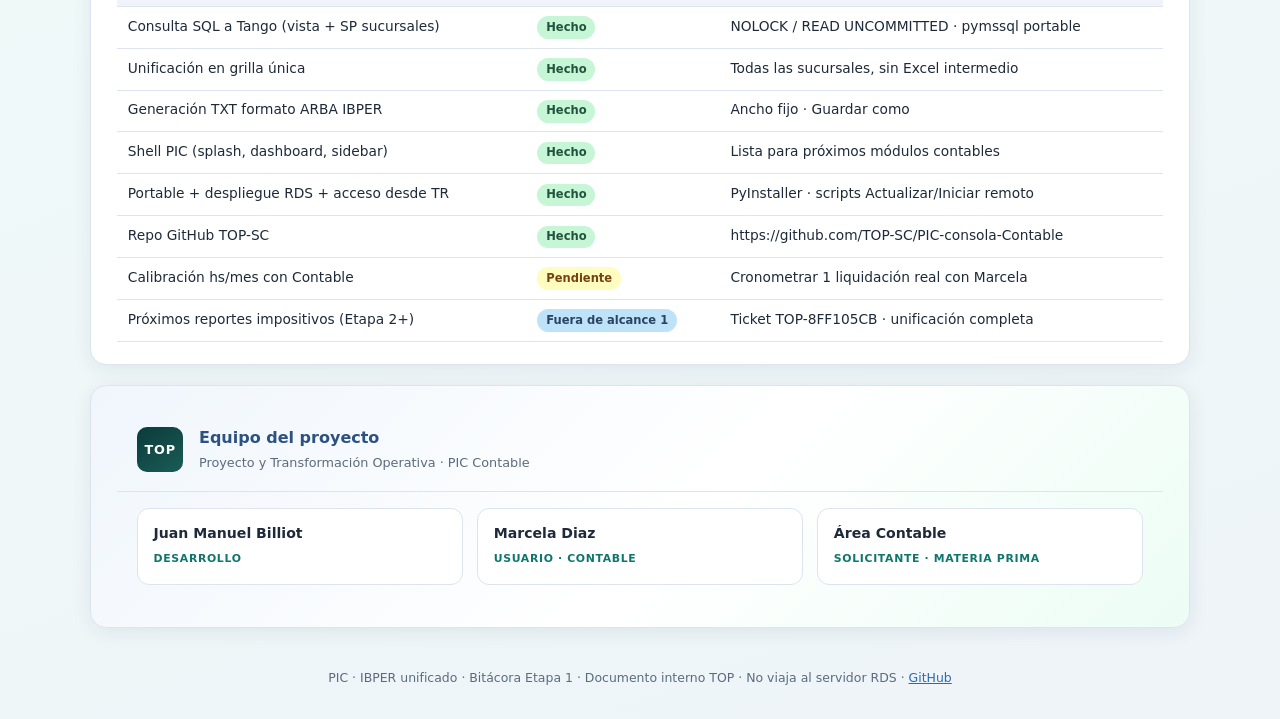
==== commit 4960f555: "Corregir Etapa 1 a 8 h laborales efectivas (no jornada completa). Se imputa solo el foco real en PIC" ====
--- a/docs/BITACORA_PIC.html
+++ b/docs/BITACORA_PIC.html
@@ -493,3 +493,482 @@
           El total <strong>crece in crescendo</strong> con cada avance (calibración, Etapa 2, soporte).
           Ventana de referencia Etapa 1: primer archivo <code>04/08/2026 17:31</code> → cierre productivo <code>05/08/2026</code>.
         </div>
+      </section>
+
+      <section>
+        <h2>Discovery y conocimiento</h2>
+        <div class="grid-2">
+          <div class="mini">
+            <h4>Discovery TOP</h4>
+            <div class="big blue">2 h</div>
+            <p class="muted" style="margin:0">US$ 100 · relevamiento liviano</p>
+          </div>
+          <div class="mini">
+            <h4>Conocimiento total</h4>
+            <div class="big">8 h</div>
+            <p class="muted" style="margin:0">Discovery + desarrollo retenido en código y equipo</p>
+          </div>
+        </div>
+        <div class="callout">
+          <strong>Conocimiento retenido:</strong>
+          layout fijo IBPER ARBA · reglas de signo/NC · consulta multi-sucursal Tango con lecturas no bloqueantes ·
+          empaquetado portable sin ODBC obligatorio · patrón de acceso remoto RDS sin tareas programadas ·
+          shell PIC reutilizable para próximos módulos contables.
+        </div>
+      </section>
+
+      <section>
+        <h2>Referencia del ticket (análisis IA original)</h2>
+        <p class="muted">
+          El análisis de valor del ticket estimó <strong>120 h</strong> y <strong>USD 3.600</strong>
+          (a USD 30/h) para la unificación completa de reportes impositivos, con ahorro de
+          ~60 h/mes. Esta Etapa 1 entrega el primer corte (IBPER) a una fracción de ese esfuerzo,
+          validando el camino técnico antes de escalar.
+        </p>
+        <table>
+          <thead>
+            <tr><th>Concepto</th><th>Ticket (visión completa)</th><th>Entregado Etapa 1</th></tr>
+          </thead>
+          <tbody>
+            <tr><td>Horas desarrollo</td><td>120 h</td><td>8 h</td></tr>
+            <tr><td>Inversión</td><td>USD 3.600 (a USD 30/h)</td><td>USD 400 (a USD 50/h TOP)</td></tr>
+            <tr><td>Ahorro proyectado</td><td>~60 h/mes (todos los reportes)</td><td>~8 h/mes (solo IBPER) <span class="adjust">estim.</span></td></tr>
+            <tr><td>Payback estimado</td><td>&lt; 2,5 meses</td><td>1 mes</td></tr>
+          </tbody>
+        </table>
+      </section>
+    </div>
+
+    <!-- ========== COMPARATIVA ========== -->
+    <div class="panel" id="tab-comparativa">
+      <section>
+        <h2>Costos por alternativa</h2>
+        <p class="intro muted">Mismo alcance funcional de Etapa 1 (consulta Tango + TXT ARBA IBPER + consola usable en red).</p>
+        <table>
+          <thead>
+            <tr><th>Alternativa</th><th class="num">Costo</th><th>Base de cálculo</th></tr>
+          </thead>
+          <tbody>
+            <tr class="highlight">
+              <td><strong>Inversión TOP</strong></td>
+              <td class="num"><strong>US$ 400</strong></td>
+              <td>8 h × USD 50</td>
+            </tr>
+            <tr>
+              <td>Freelancer senior AR</td>
+              <td class="num">US$ 1.800</td>
+              <td>24 h × USD 75 (redescubre dominio + pruebas)</td>
+            </tr>
+            <tr>
+              <td>Empresa / agencia dev</td>
+              <td class="num">US$ 3.800</td>
+              <td>Desarrollo 16 h + discovery 8 h + impl. + fee</td>
+            </tr>
+            <tr>
+              <td>App / stack de mercado (3 años)</td>
+              <td class="num">US$ 8.000</td>
+              <td>RPA/ETL + BI + adaptación fiscal local (visión ticket, recorte Etapa 1)</td>
+            </tr>
+          </tbody>
+        </table>
+
+        <div style="margin-top:1.25rem">
+          <div class="bar-row">
+            <div class="bar-label"><span>TOP</span><span>US$ 400</span></div>
+            <div class="bar-track"><div class="bar-fill top" style="width:5%"></div></div>
+          </div>
+          <div class="bar-row">
+            <div class="bar-label"><span>Freelancer</span><span>US$ 1.800</span></div>
+            <div class="bar-track"><div class="bar-fill free" style="width:22%"></div></div>
+          </div>
+          <div class="bar-row">
+            <div class="bar-label"><span>Empresa</span><span>US$ 3.800</span></div>
+            <div class="bar-track"><div class="bar-fill ag" style="width:47%"></div></div>
+          </div>
+          <div class="bar-row">
+            <div class="bar-label"><span>Stack mercado (3 años)</span><span>US$ 8.000</span></div>
+            <div class="bar-track"><div class="bar-fill mkt"></div></div>
+          </div>
+        </div>
+      </section>
+
+      <section>
+        <h2>Tiempo de recuperación por alternativa</h2>
+        <table>
+          <thead>
+            <tr><th>Alternativa</th><th class="num">Payback (sobre ahorro IBPER)</th></tr>
+          </thead>
+          <tbody>
+            <tr class="highlight"><td>TOP (USD)</td><td class="num"><strong>1 mes</strong></td></tr>
+            <tr><td>TOP (horas)</td><td class="num">&lt; 1 mes</td></tr>
+            <tr><td>Freelancer</td><td class="num">4,5 meses</td></tr>
+            <tr><td>Empresa</td><td class="num">9,5 meses</td></tr>
+            <tr><td>Stack mercado (3 años)</td><td class="num">20 meses</td></tr>
+          </tbody>
+        </table>
+        <p class="muted">Ahorro base usado: US$ 4.800/año (96 h × USD 50). Sin incluir valor de multas evitadas.</p>
+      </section>
+
+      <section>
+        <h2>Desglose externo</h2>
+        <div class="grid-2">
+          <div class="mini">
+            <h4>Freelancer — US$ 1.800</h4>
+            <ul>
+              <li>Desarrollo: US$ 1.350</li>
+              <li>Discovery: US$ 450</li>
+            </ul>
+          </div>
+          <div class="mini">
+            <h4>Empresa — US$ 3.800</h4>
+            <ul>
+              <li>Desarrollo: US$ 1.500</li>
+              <li>Discovery: US$ 800</li>
+              <li>Implementación: US$ 600</li>
+              <li>Fee / consultoría: US$ 700</li>
+              <li>Mantenimiento año 1: US$ 200</li>
+            </ul>
+          </div>
+        </div>
+        <div class="mini" style="margin-top:1rem">
+          <h4>Alternativa comercial (visión ticket) — US$ 8.000 / 3 años</h4>
+          <p class="muted">Pipeline RPA/ETL + warehouse + Power BI, recortado al alcance Etapa 1.</p>
+          <ul>
+            <li>Licencias / plataforma: US$ 3.600</li>
+            <li>Implementación: US$ 2.400</li>
+            <li>Mantenimiento 3 años: US$ 1.200</li>
+            <li>Brecha adaptación fiscal local (ARBA IBPER): US$ 800</li>
+          </ul>
+        </div>
+      </section>
+
+      <section>
+        <h2>Ahorro vs alternativas</h2>
+        <div class="kpi-row">
+          <div class="kpi ok">
+            <div class="label">vs Freelancer</div>
+            <div class="value">+US$ 1.400</div>
+            <div class="sub">Misma Etapa 1</div>
+          </div>
+          <div class="kpi ok">
+            <div class="label">vs Empresa</div>
+            <div class="value">+US$ 3.400</div>
+            <div class="sub">Misma Etapa 1</div>
+          </div>
+          <div class="kpi warn">
+            <div class="label">vs Stack mercado</div>
+            <div class="value">+US$ 7.600</div>
+            <div class="sub">Horizonte 3 años</div>
+          </div>
+        </div>
+      </section>
+    </div>
+
+    <!-- ========== CONTEXTO ========== -->
+    <div class="panel" id="tab-contexto">
+      <section>
+        <h2>Ficha del caso</h2>
+        <dl class="kv">
+          <dt>Caso</dt><dd>PIC · IBPER unificado</dd>
+          <dt>Usuario / solicitante</dt><dd>Marcela Diaz · Contable</dd>
+          <dt>Área / origen</dt><dd>Contable · SommierCenter</dd>
+          <dt>Ticket</dt><dd>TOP-8FF105CB · Aprobado con condiciones</dd>
+          <dt>Prioridad</dt><dd>Alta · impacto fiscal (multas / reprocesos)</dd>
+          <dt>Herramienta</dt><dd>Python FastAPI + HTML/CSS/JS + pymssql + SQL Server (Tango) + PyInstaller portable</dd>
+          <dt>En Argentina</dt><dd>
+            Presentaciones IIBB Bs.As. (ARBA). Flujo típico del mercado local: exportes TXT del ERP,
+            consolidación Excel, armado manual del layout fijo. Alternativas: macros, RPA genérico,
+            BI sin motor fiscal ARBA específico.
+          </dd>
+          <dt>Inicio</dt><dd>04/08/2026</dd>
+          <dt>Finalización Etapa 1</dt><dd>05/08/2026</dd>
+          <dt>Horas invertidas</dt><dd>8 h</dd>
+          <dt>URL operativa</dt><dd>http://10.100.3.26:8787 (RDS) · acceso desde TR/local</dd>
+          <dt>Repo</dt><dd>https://github.com/TOP-SC/PIC-consola-Contable</dd>
+        </dl>
+      </section>
+
+      <section>
+        <h2>Discovery (pedido real)</h2>
+        <p><strong>Problema declarado:</strong> falta de unificación de las bases del sistema operativo.</p>
+        <p><strong>Objetivo:</strong> obtención de reportes mensuales y unificación para presentaciones impositivas.</p>
+        <p><strong>Proceso actual:</strong> depende de recopilar datos en TXT → pasar a Excel → verificar y controlar → corregir TXT.</p>
+        <p><strong>Dolor:</strong> datos erróneos y bases descentralizadas · liquidaciones quincenales y mensuales · riesgo de multas y reprocesos.</p>
+        <div class="callout gold">
+          <strong>Test 3 preguntas (ticket):</strong>
+          libera &gt;5 h/semana = <strong>SI</strong> ·
+          datos 100% limpios/estructurados = <strong>NO</strong> (de ahí la necesidad del motor) ·
+          impacto económico directo = <strong>SI</strong> (multas fiscales).
+          Decisión: <strong>APROBADO CON CONDICIONES</strong>.
+        </div>
+      </section>
+
+      <section>
+        <h2>Observaciones técnicas</h2>
+        <ul>
+          <li>Consola web PIC con splash, dashboard y sidebar modular (lista para más módulos contables).</li>
+          <li>Backend FastAPI: <code>/api/search</code>, <code>/api/generate-download</code>, <code>/api/status</code>, <code>/api/health</code>.</li>
+          <li>Lecturas SQL con <code>NOLOCK</code> + <code>READ UNCOMMITTED</code> para no trabar Tango.</li>
+          <li>Backend SQL portable vía <code>pymssql</code> (sin depender de ODBC en el RDS).</li>
+          <li>TXT IBPER de ancho fijo con “Guardar como” (el usuario elige destino).</li>
+          <li>Ejecutable portable + scripts <code>ActualizarRDS</code> / <code>IniciarDesdeTR</code> (WMI) sin tareas programadas ni cambios de configuración del RDS.</li>
+          <li>Anti-caché HTTP + versionado de assets (<code>?v=2.0.2</code>).</li>
+          <li>Marca de agua TOP en splash y pie de app.</li>
+        </ul>
+      </section>
+
+      <section>
+        <h2>Alcance Etapa 1 vs visión completa</h2>
+        <table>
+          <thead>
+            <tr><th>Alcance</th><th>Estado</th></tr>
+          </thead>
+          <tbody>
+            <tr><td>IBPER unificado (percepciones IIBB Bs.As. → TXT ARBA)</td><td><span class="badge badge-ok">Etapa 1 entregada</span></td></tr>
+            <tr><td>Shell PIC multi-módulo</td><td><span class="badge badge-ok">Base lista</span></td></tr>
+            <tr><td>Otros reportes impositivos / unificación total de bases</td><td><span class="badge badge-info">Etapa 2+</span></td></tr>
+            <tr><td>Dashboard BI / alertas de integridad</td><td><span class="badge badge-info">Etapa 2+</span></td></tr>
+            <tr><td>Cronometraje formal hs/mes con Contable</td><td><span class="badge badge-warn">Calibración</span></td></tr>
+          </tbody>
+        </table>
+      </section>
+    </div>
+
+    <!-- ========== BITÁCORA ========== -->
+    <div class="panel" id="tab-bitacora">
+      <section>
+        <h2>Bitácora de edificación — Etapa 1</h2>
+        <p class="lead">
+          Relato de construcción <strong>desde cero</strong>, a partir del pedido Contable y del formato
+          exigido por ARBA. Sin depender de un producto previo: relevamiento, diseño, desarrollo,
+          empaquetado y puesta en red.
+        </p>
+
+        <ul class="timeline">
+          <li>
+            <div class="when">04/08/2026 · Discovery</div>
+            <div class="what">Pedido Contable y definición del problema</div>
+            <div class="how">
+              Ticket TOP-8FF105CB (Marcela Diaz): unificar bases descentralizadas para presentaciones
+              impositivas. Se acota Etapa 1 a <strong>IBPER / percepciones IIBB Bs.As.</strong>,
+              el circuito más crítico y repetible (TXT → Excel → TXT).
+            </div>
+          </li>
+          <li>
+            <div class="when">04/08/2026 · Discovery técnico</div>
+            <div class="what">Formato TXT ARBA y fuente Tango</div>
+            <div class="how">
+              Se releva el layout de ancho fijo IBPER (CUIT, fechas, importes, alícuotas, signos de NC).
+              Se identifica la consulta a la vista de impuestos y el SP de sucursales multinivel
+              como fuente oficial en SQL Server / Tango. Primeros archivos del repo a las <strong>17:31</strong>.
+            </div>
+          </li>
+          <li>
+            <div class="when">04/08/2026 · Core backend</div>
+            <div class="what">FastAPI + motor IBPER + SQL</div>
+            <div class="how">
+              Configuración, schemas, servicio SQL multi-sucursal, generación de bytes TXT,
+              endpoints de búsqueda y descarga. Stack Python 3.12 + FastAPI + Pydantic.
+            </div>
+          </li>
+          <li>
+            <div class="when">04/08 → 05/08 · Frontend v1</div>
+            <div class="what">Consola web operativa</div>
+            <div class="how">
+              Pantalla de consulta por fechas, grilla unificada, estado de conexión, generación TXT.
+              Validación de conectividad real a SQL Server desde el entorno con acceso a Tango.
+            </div>
+          </li>
+          <li>
+            <div class="when">05/08/2026 · Portable</div>
+            <div class="what">PyInstaller + pymssql</div>
+            <div class="how">
+              Ejecutable autónomo para RDS (sin instalar Python ni ODBC). Lecturas con NOLOCK.
+              Decisión de arquitectura: app web local/portable, no RemoteApp ni cambios de config del servidor.
+            </div>
+          </li>
+          <li>
+            <div class="when">05/08/2026 · Acceso remoto</div>
+            <div class="what">RDS + iniciador desde TR</div>
+            <div class="how">
+              Escucha en <code>0.0.0.0:8787</code>, scripts WMI para iniciar/actualizar sin tareas programadas
+              (los RDS se reinician solos). Los usuarios abren la app por HTTP desde TR/local.
+            </div>
+          </li>
+          <li>
+            <div class="when">05/08/2026 · Shell PIC</div>
+            <div class="what">Identidad de plataforma</div>
+            <div class="how">
+              Renombre a <strong>PIC — Plataforma Integral Contable</strong>. Splash con fade,
+              dashboard, sidebar modular, indicador de carga, “Guardar como”, tabla sin scroll horizontal,
+              estado Conectado/Desconectado, marca de agua TOP.
+            </div>
+          </li>
+          <li>
+            <div class="when">05/08/2026 · Cierre Etapa 1</div>
+            <div class="what">Repo + versión 2.0.2 en producción</div>
+            <div class="how">
+              Publicación en GitHub <code>TOP-SC/PIC-consola-Contable</code>, anti-caché de assets,
+              scripts de actualización remota validados. App viva en
+              <code>http://10.100.3.26:8787</code>.
+            </div>
+          </li>
+        </ul>
+      </section>
+
+      <section>
+        <h2>Decisiones de diseño</h2>
+        <table>
+          <thead>
+            <tr><th>Decisión</th><th>Por qué</th></tr>
+          </thead>
+          <tbody>
+            <tr>
+              <td>Web local portable (no WinForms / no RemoteApp)</td>
+              <td>Acceso desde TR/local sin RDP al RDS · sin pedir permisos a otros sectores</td>
+            </tr>
+            <tr>
+              <td>pymssql + fallback pyodbc</td>
+              <td>El RDS no puede depender de drivers ODBC preinstalados</td>
+            </tr>
+            <tr>
+              <td>NOLOCK / READ UNCOMMITTED</td>
+              <td>Consultas de reporte sin bloquear operación de Tango</td>
+            </tr>
+            <tr>
+              <td>Eliminar Excel del camino crítico</td>
+              <td>El Excel era el eslabón de error; la grilla + TXT directo es el camino correcto</td>
+            </tr>
+            <tr>
+              <td>Shell PIC multi-módulo desde el día 1</td>
+              <td>El ticket pide unificación amplia; IBPER es el primer módulo, no el último</td>
+            </tr>
+            <tr>
+              <td>Sin tareas programadas en RDS</td>
+              <td>Restricción operativa: los RDS se reinician y no se pueden agendar tareas</td>
+            </tr>
+          </tbody>
+        </table>
+      </section>
+
+      <section>
+        <h2>Inventario de artefactos entregados</h2>
+        <table>
+          <thead>
+            <tr><th>Artefacto</th><th>Ubicación</th></tr>
+          </thead>
+          <tbody>
+            <tr><td>Backend FastAPI</td><td><code>app/backend/</code></td></tr>
+            <tr><td>Frontend PIC</td><td><code>app/frontend/</code></td></tr>
+            <tr><td>Entrada portable</td><td><code>app/run_server.py</code> + <code>ARBA_IBPER.spec</code></td></tr>
+            <tr><td>Actualización RDS</td><td><code>ActualizarRDS.ps1</code> / <code>.bat</code></td></tr>
+            <tr><td>Inicio remoto desde TR</td><td><code>IniciarDesdeTR.ps1</code> / <code>.bat</code></td></tr>
+            <tr><td>Config ejemplo</td><td><code>.env.example</code></td></tr>
+            <tr><td>Repositorio</td><td>github.com/TOP-SC/PIC-consola-Contable</td></tr>
+            <tr><td>Esta bitácora (local)</td><td><code>docs/BITACORA_PIC.html</code></td></tr>
+          </tbody>
+        </table>
+      </section>
+    </div>
+
+    <!-- ========== FICHA TABLERO ========== -->
+    <div class="panel" id="tab-ficha">
+      <div class="ficha">
+        <h2>Ficha lista para el tablero de casos</h2>
+        <p style="color:#94a3b8;font-size:.85rem;margin-bottom:1rem">
+          Valores para cargar en el detalle del caso (Resumen / Costos / Comparativa / Contexto).
+          Los campos de ahorro están marcados para calibrar con Contable en la primera liquidación real.
+        </p>
+        <table>
+          <thead>
+            <tr><th>Campo tablero</th><th>Valor Etapa 1</th></tr>
+          </thead>
+          <tbody>
+            <tr><td>CASO</td><td>PIC · IBPER unificado</td></tr>
+            <tr><td>USUARIO</td><td>Marcela Diaz</td></tr>
+            <tr><td>ESTADO</td><td>Fin Etapa 1</td></tr>
+            <tr><td>HS INV.</td><td>8</td></tr>
+            <tr><td>INVERSIÓN</td><td>US$ 400</td></tr>
+            <tr><td>HS AHORRO/AÑO</td><td>96 <span class="adjust">estim.</span></td></tr>
+            <tr><td>AHORRO USD/AÑO</td><td>US$ 4.800 <span class="adjust">estim.</span></td></tr>
+            <tr><td>PAYBACK</td><td>1 mes</td></tr>
+            <tr><td>ROI</td><td>US$ 4.400</td></tr>
+            <tr><td>Tarifa</td><td>USD 50/h</td></tr>
+            <tr><td>Discovery</td><td>2 h · US$ 100</td></tr>
+            <tr><td>Desarrollo</td><td>6 h · US$ 300</td></tr>
+            <tr><td>Tags</td><td>Pro TOP · Alta · Integración / enterprise</td></tr>
+            <tr><td>Inicio / Fin</td><td>04/08/2026 → 05/08/2026</td></tr>
+            <tr><td>Herramienta</td><td>FastAPI + JS + pymssql + SQL Server + PyInstaller</td></tr>
+          </tbody>
+        </table>
+        <p class="note">
+          No incluye valor monetario de multas fiscales evitadas (impacto declarado en el ticket, aún sin cuantificar).
+          Cuando Contable cronometre una liquidación IBPER real, actualizar HS AHORRO/AÑO y recalcular payback/ROI.
+        </p>
+      </div>
+
+      <section>
+        <h2>Supuestos abiertos (para el cierre formal)</h2>
+        <ol>
+          <li>Confirmar con Marcela cuántas horas/hombre lleva hoy <em>solo</em> el circuito IBPER por mes.</li>
+          <li>Definir si el valor hora liberada se mantiene en USD 50 (tarifa TOP) o USD 30 (análisis del ticket).</li>
+          <li>Registrar, si aparece, el costo histórico de multas/reprocesos atribuibles a este flujo.</li>
+          <li>Acordar alcance Etapa 2 (siguientes reportes del ticket de unificación).</li>
+        </ol>
+      </section>
+    </div>
+
+    <section class="team-block" aria-label="Equipo TOP">
+      <div class="team-block-head">
+        <span class="team-badge">TOP</span>
+        <div>
+          <h2>Equipo del proyecto</h2>
+          <p>Proyecto y Transformación Operativa · PIC Contable</p>
+        </div>
+      </div>
+      <div class="team-grid">
+        <div class="team-member">
+          <div>
+            <strong>Juan Manuel Billiot</strong>
+            <span class="team-role">Desarrollo</span>
+          </div>
+        </div>
+        <div class="team-member">
+          <div>
+            <strong>Marcela Diaz</strong>
+            <span class="team-role">Usuario · Contable</span>
+          </div>
+        </div>
+        <div class="team-member">
+          <div>
+            <strong>Área Contable</strong>
+            <span class="team-role">Solicitante · materia prima</span>
+          </div>
+        </div>
+      </div>
+    </section>
+
+    <footer>
+      PIC · IBPER unificado · Bitácora Etapa 1 · Documento interno TOP · No viaja al servidor RDS ·
+      <a href="https://github.com/TOP-SC/PIC-consola-Contable" style="color:var(--accent2)">GitHub</a>
+    </footer>
+  </div>
+
+  <div class="doc-watermark" aria-hidden="true">
+    Creado por Proyecto y Transformación Operativa (TOP)
+  </div>
+
+  <script>
+    const buttons = document.querySelectorAll(".tab-btn");
+    const panels = document.querySelectorAll(".panel");
+    buttons.forEach((btn) => {
+      btn.addEventListener("click", () => {
+        buttons.forEach((b) => b.classList.remove("active"));
+        panels.forEach((p) => p.classList.remove("active"));
+        btn.classList.add("active");
+        document.getElementById("tab-" + btn.dataset.tab).classList.add("active");
+      });
+    });
+  </script>
+</body>
+</html>
